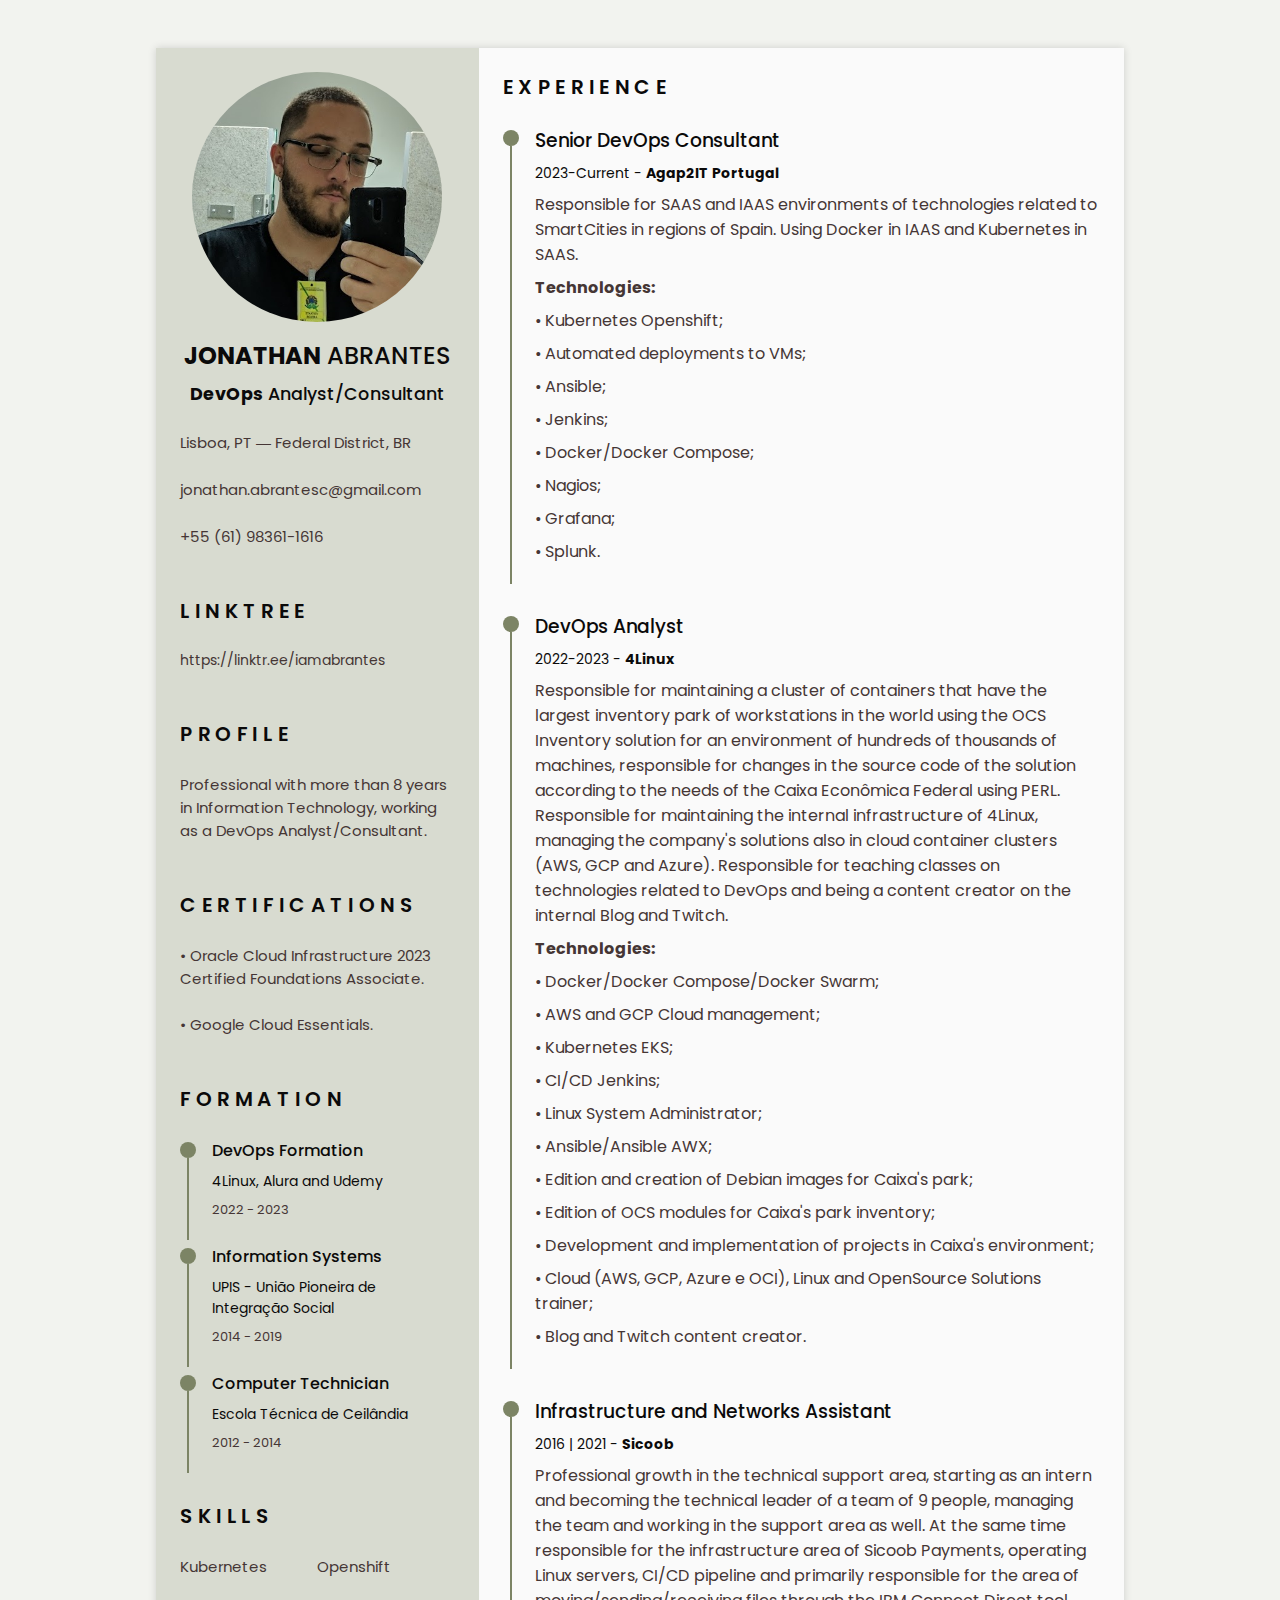
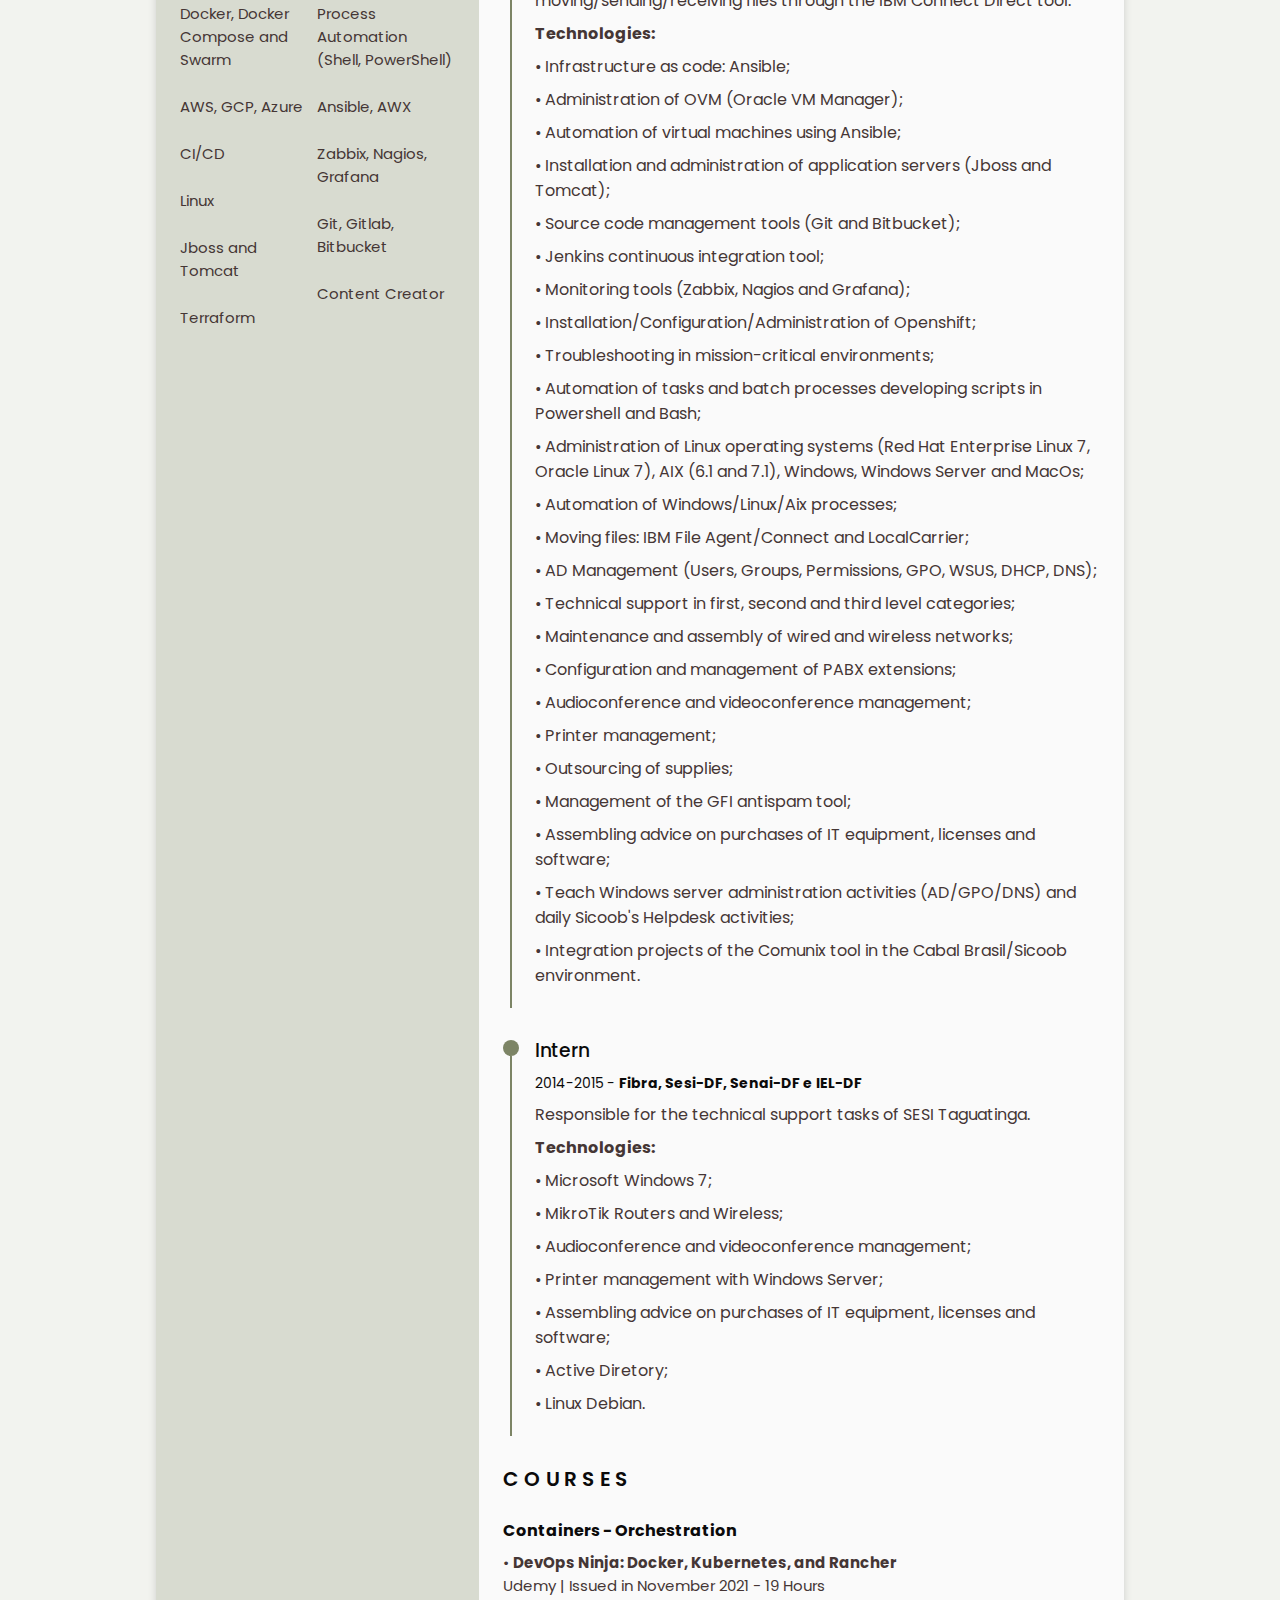
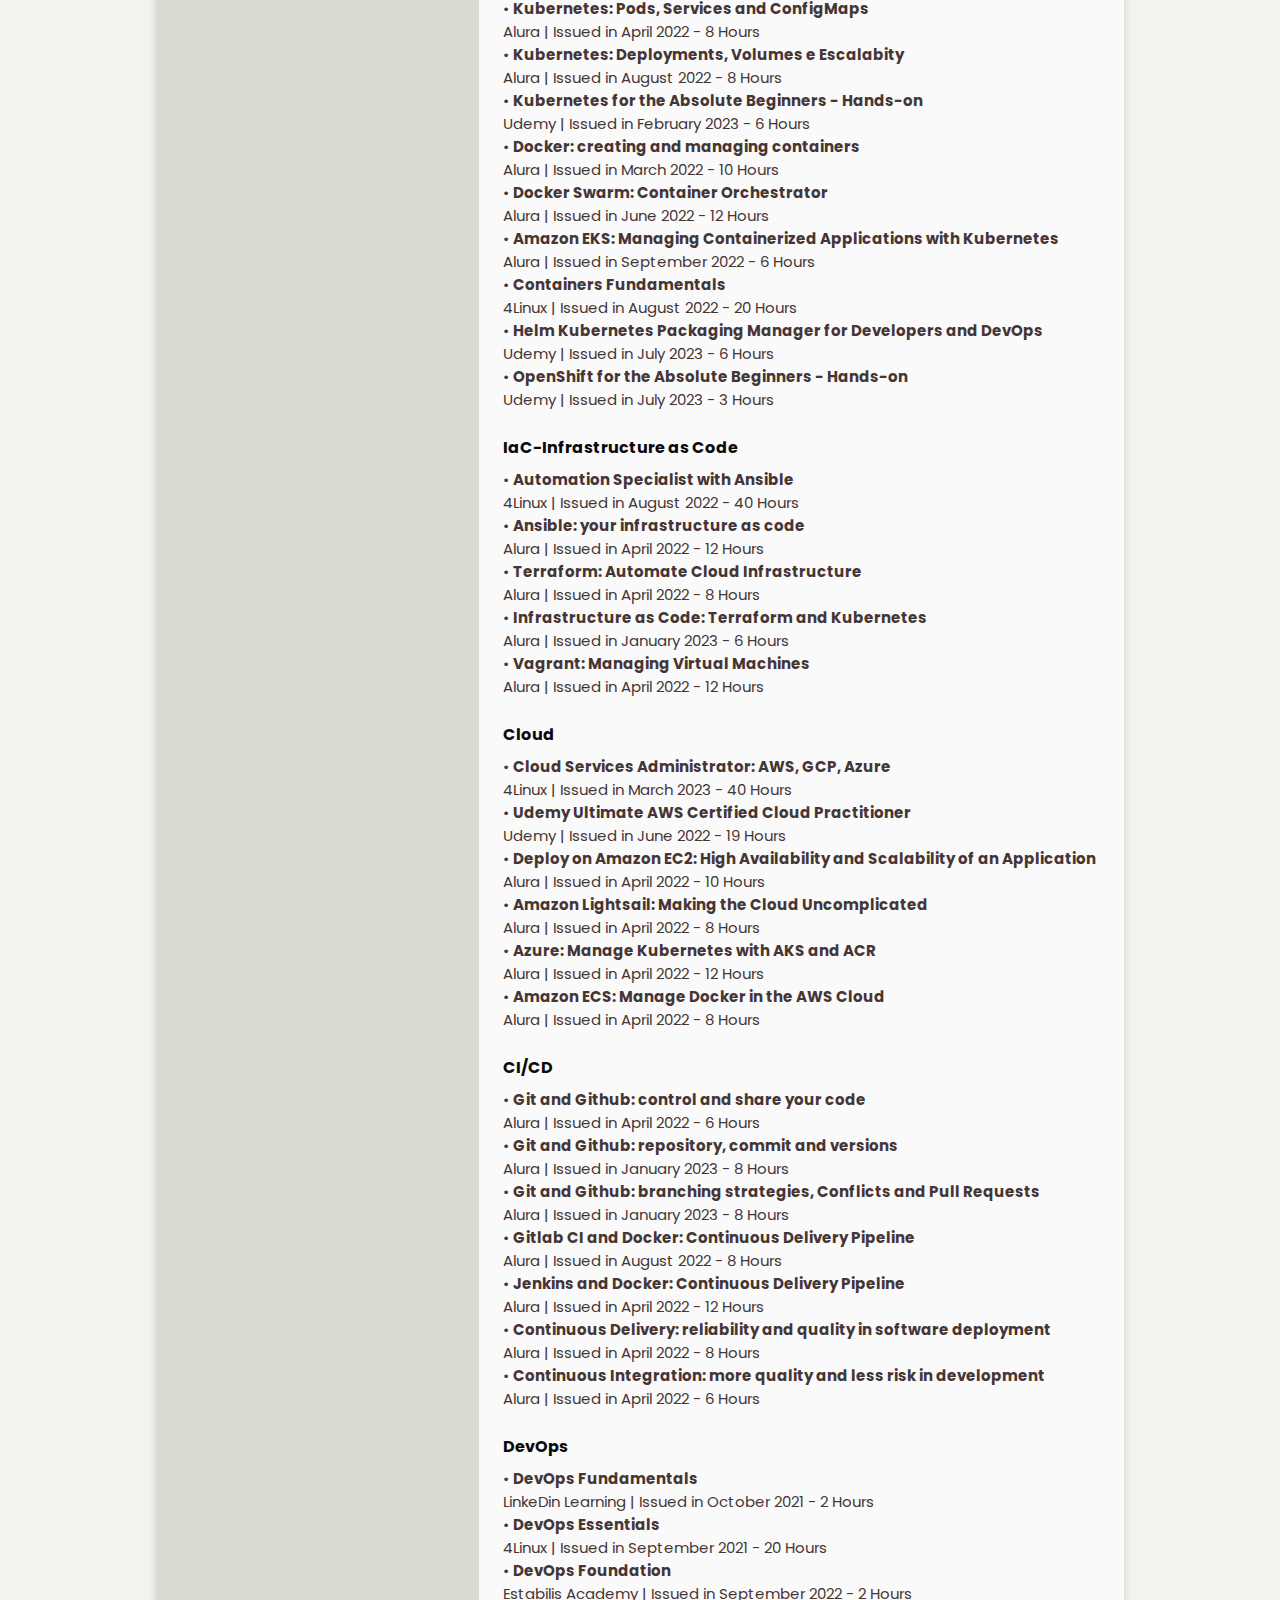
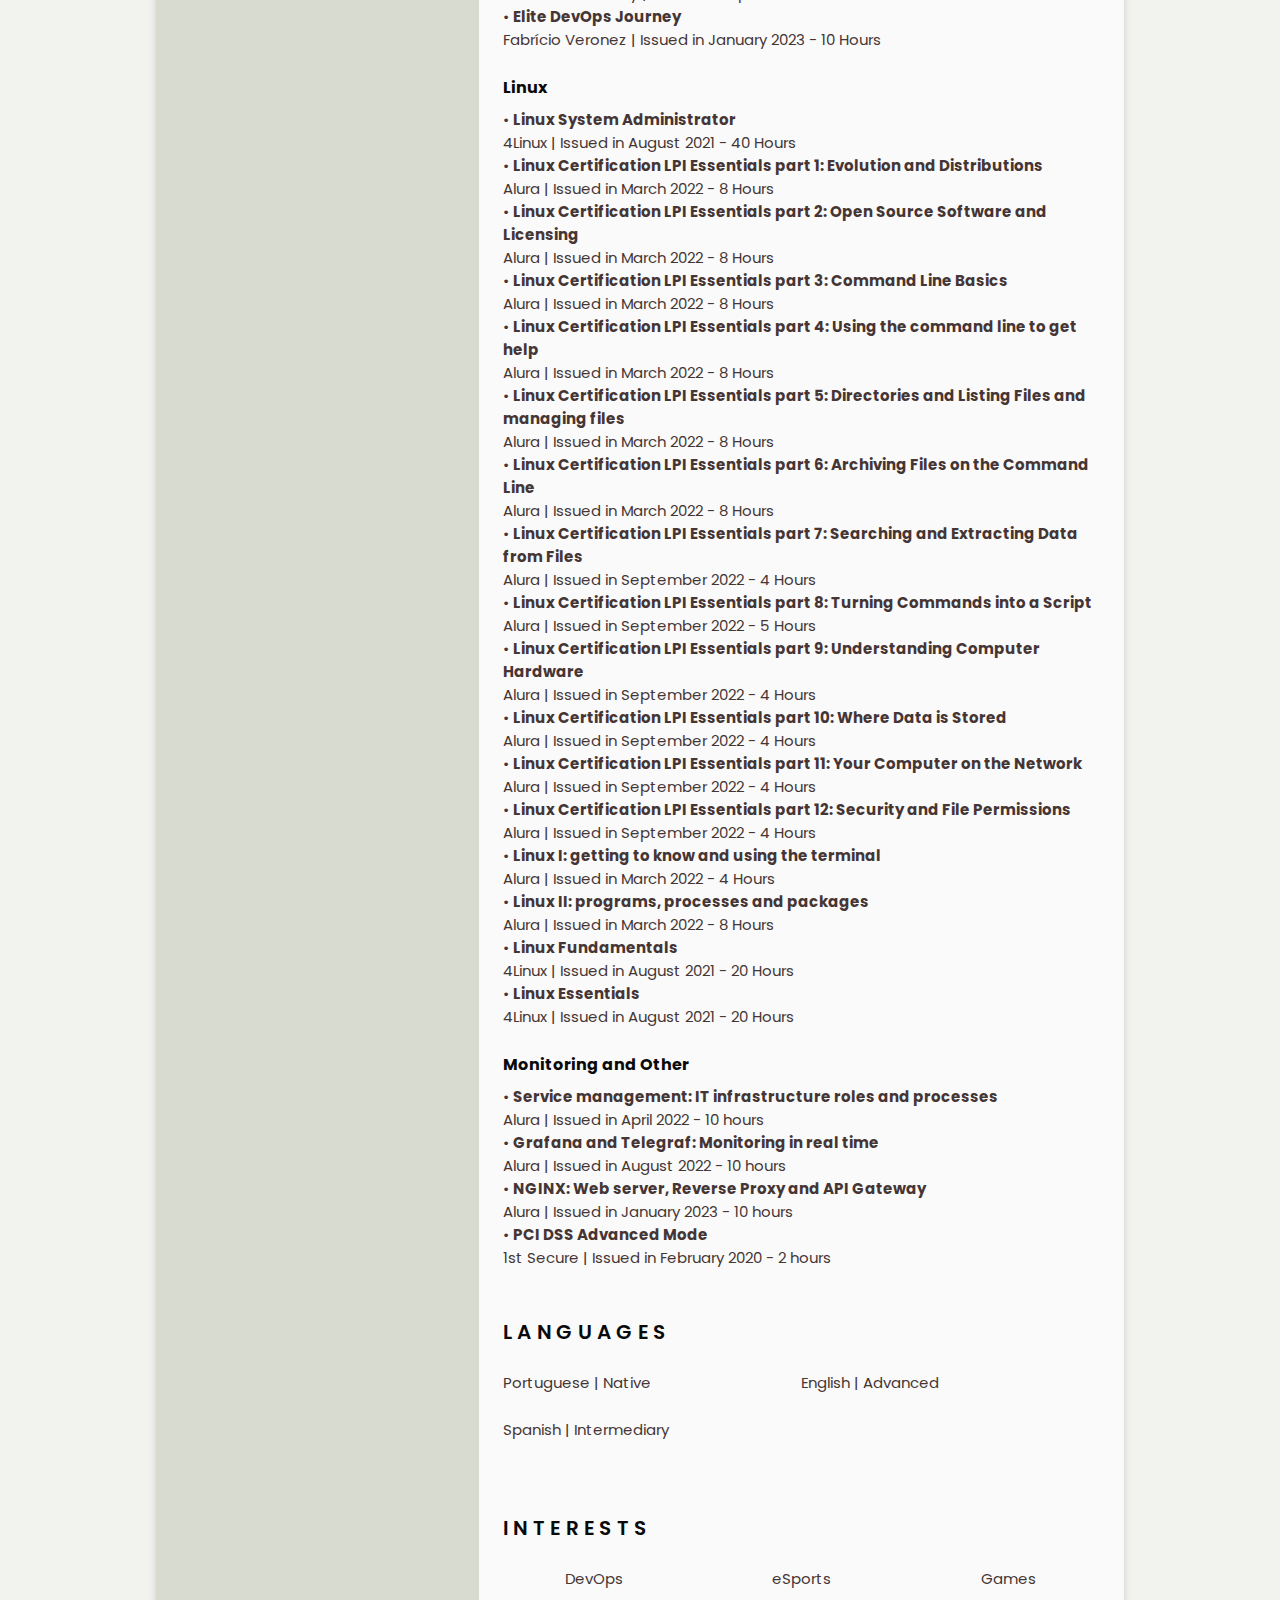
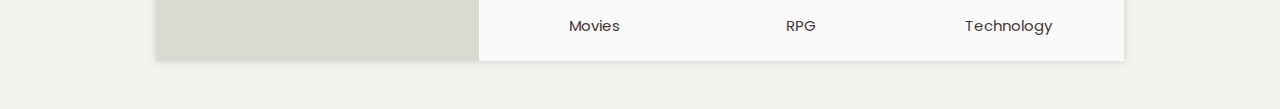
==== index.html @ c159b4d1 "corrigindo posição" ====
<!DOCTYPE html>
<html lang="en"><head>
<meta http-equiv="content-type" content="text/html; charset=UTF-8">
    <meta charset="UTF-8">
    <meta name="viewport" content="width=device-width, initial-scale=1.0">

    <!-- Ícones -->
    <link rel="stylesheet" href="boxicons.css">

    <!-- CSS -->
    <link rel="stylesheet" href="styles.css">

    <title>Jonathan Abrantes</title>
</head>

<body class="">
    <!-- Header -->
    <header class="l-header" id="header">
        <nav class="nav bd-container">
            <a href="#" class="nav__logo">Menu</a>

            <div class="div nav__menu" id="nav-menu">
                <ul class="nav__list">

                    <li class="nav__item">
                        <a href="#home" class="nav__link active-link">
                            <i class="bx bx-home-heart nav__icon"></i>
                            Main
                        </a>
                    </li>

                    <li class="nav__item">
                        <a href="#profile" class="nav__link">
                            <i class="bx bx-user nav__icon"></i>
                            Profile
                        </a>
                    </li>

                    <li class="nav__item">
                        <a href="#education" class="nav__link">
                            <i class="bx bx-book-open nav__icon"></i>
                            Formation
                        </a>
                    </li>

                    <li class="nav__item">
                        <a href="#skills" class="nav__link">
                            <i class="bx bx-receipt nav__icon"></i>
                            Skills
                        </a>
                    </li>

                    <li class="nav__item">
                        <a href="#experience" class="nav__link active-link">
                            <i class="bx bx-briefcase-alt nav__icon"></i>
                            Experience
                        </a>
                    </li>

                    <li class="nav__item">
                        <a href="#certificates" class="nav__link">
                            <i class="bx bx-award nav__icon"></i>
                            Courses
                        </a>
                    </li>

                </ul>
            </div>

            <div class="div nav__toggle" id="nav-toggle">
                <i class="bx bx-grid-alt nav__icon"></i>
            </div>
        </nav>
    </header>

    <main class="l-main bd-container">
        
        <div class="resume" id="area-cv">
            <div class="resume__left">

                <!-- Home -->
                <section class="home" id="home">
                    <div class="home__container section bd-grid">
                        <div class="home__data bd-grid">
                            <img src="jonathan.jpg" alt="Imagem de perfil" class="home__img">

                            <h1 class="home__title">
                                <b>JONATHAN</b> ABRANTES
                                </h1><h3 class="home__profession"><b>DevOps</b> Analyst/Consultant</h3>
                            
                        </div>

                        <div class="home_address bd-grid">
                            <span class="home__information">
                                Lisboa, PT ― Federal District, BR
                            </span>
                            <span class="home__information">
                                jonathan.abrantesc@gmail.com
                            </span>
                            <span class="home__information">
                                +55 (61) 98361-1616
                            </span>
                        </div>
                    </div>

                </section>

                <!-- Social -->
                <section class="social section">
                    <h2 class="section-title">Linktree</h2>

                    <div class="social__container bd-grid">

                        <a href="https://linktr.ee/iamabrantes" target="_blank" class="social__link">
                            https://linktr.ee/iamabrantes
                        </a>

                    </div>
                </section>

                <!-- Perfil -->
                <section class="profile section" id="profile">
                    <h2 class="section-title">Profile</h2>

                    <p class="profile__description">
                        Professional with more than 8 years in Information Technology, working as a DevOps Analyst/Consultant.
                    </p>
                </section>

                <!-- Perfil -->
                <section class="profile section" id="profile">
                    <h2 class="section-title">CERTIFICATIONS</h2>

                    <p class="profile__description">
                        •	Oracle Cloud Infrastructure 2023 Certified Foundations Associate.
                    </p><br>

                    <p class="profile__description">
                        •	Google Cloud Essentials.
                    </p>
                </section>

                <!-- Educação -->
                <section class="education section" id="education">
                    <h2 class="section-title">Formation</h2>

                    <div class="education__container bd-grid">
                        <div class="education__content">
                            <div class="education__time">
                                <span class="education__rounder"></span>
                                <span class="education__line"></span>
                            </div>

                            <div class="education__data bd-grid">
                                <h3 class="education__title">DevOps Formation</h3>
                                <span class="education__studies">4Linux, Alura and Udemy</span>
                                <span class="education__year">2022 - 2023</span>
                            </div>
                        </div>

                        <div class="education__container bd-grid">
                            <div class="education__content">
                                <div class="education__time">
                                    <span class="education__rounder"></span>
                                    <span class="education__line"></span>
                                </div>
    
                                <div class="education__data bd-grid">
                                    <h3 class="education__title">Information Systems</h3>
                                    <span class="education__studies">UPIS - União Pioneira de Integração Social</span>
                                    <span class="education__year">2014 - 2019</span>
                                </div>
                            </div>

                        <div class="education__content">
                            <div class="education__time">
                                <span class="education__rounder"></span>
                                <span class="education__line"></span>
                            </div>

                            <div class="education__data bd-grid">
                                <h3 class="education__title">Computer Technician</h3>
                                <span class="education__studies">Escola Técnica de Ceilândia</span>
                                <span class="education__year">2012 - 2014</span>
                            </div>
                        </div>
                    </div>
                </section>


                <!-- Habilidades -->
                <section class="skills section" id="skills">
                    <h2 class="section-title">Skills</h2>

                    <div class="skills__content bd-grid">
                        <ul class="skills__data">
                            <li class="skills__name">
                                <span class="skills__circle"></span>Kubernetes
                            </li>
                            <li class="skills__name">
                                <span class="skills__circle"></span>Docker, Docker Compose and Swarm
                            </li>
                            <li class="skills__name">
                                <span class="skills__circle"></span>AWS, GCP, Azure
                            </li>
                            <li class="skills__name">
                                <span class="skills__circle"></span>CI/CD
                            </li>
                            <li class="skills__name">
                                <span class="skills__circle"></span>Linux
                            </li>
                            <li class="skills__name">
                                <span class="skills__circle"></span>Jboss and Tomcat
                            </li>
                            <li class="skills__name">
                                <span class="skills__circle"></span>Terraform
                            </li>
                        </ul>

                        <ul class="skills__data">
                            <li class="skills__name">
                                <span class="skills__circle"></span>Openshift
                            </li>
                            <li class="skills__name">
                                <span class="skills__circle"></span>Process Automation (Shell, PowerShell)
                            </li>
                            <li class="skills__name">
                                <span class="skills__circle"></span>Ansible, AWX
                            </li>
                            <li class="skills__name">
                                <span class="skills__circle"></span>Zabbix, Nagios, Grafana
                            </li>
                            <li class="skills__name">
                                <span class="skills__circle"></span>Git, Gitlab, Bitbucket
                            </li>
                            <li class="skills__name">
                                <span class="skills__circle"></span>Content Creator
                            </li>
                        </ul>
                    </div>
                </section></div>
            

            <div class="resume__right">
                <!-- Experiências -->
                <section class="experience section" id="experience">
                    <h2 class="section-title">Experience</h2>    
                        <div class="experience__container bd-grid">
                            <div class="experience__content">
                                    <div class="experience__time">
                                        <span class="experience__rounder"></span>
                                        <span class="experience__line"></span>
                                    </div>
                                    <div class="experience__data bd-grid">
                                        <h3 class="experience__title">Senior DevOps Consultant</h3>
                                        <span class="experience__company">2023-Current - <b>Agap2IT Portugal</b></span>
                                        <p class="experience__description">Responsible for SAAS and IAAS environments of technologies related to SmartCities in regions of Spain. Using Docker in IAAS and Kubernetes in SAAS.</p>
                                        <p class="experience__description"><b>Technologies:</b></p>
                                        <p class="experience__description">•	Kubernetes Openshift;</p>
                                        <p class="experience__description">•	Automated deployments to VMs;</p>
                                        <p class="experience__description">•	Ansible;</p>
                                        <p class="experience__description">•	Jenkins;</p>
                                        <p class="experience__description">•	Docker/Docker Compose;</p>
                                        <p class="experience__description">•	Nagios;</p>
                                        <p class="experience__description">•	Grafana;</p>
                                        <p class="experience__description">•	Splunk.</p>
                                    </div>
                                </div>
                        </div>
                    </section>
                    <section class="experience section" id="experience">
                    <div class="experience__container bd-grid">
                        <div class="experience__content">
                                <div class="experience__time">
                                    <span class="experience__rounder"></span>
                                    <span class="experience__line"></span>
                                </div>
                                <div class="experience__data bd-grid">
                                    <h3 class="experience__title">DevOps Analyst</h3>
                                    <span class="experience__company">2022-2023 - <b>4Linux</b></span>
                                    <p class="experience__description">Responsible for maintaining a cluster of containers that have the largest inventory park of workstations in the world using the OCS Inventory solution for an environment of hundreds of thousands of machines, responsible for changes in the source code of the solution according to the needs of the Caixa Econômica Federal using PERL. Responsible for maintaining the internal infrastructure of 4Linux, managing the company's solutions also in cloud container clusters (AWS, GCP and Azure). Responsible for teaching classes on technologies related to DevOps and being a content creator on the internal Blog and Twitch.</p>
                                    <p class="experience__description"><b>Technologies:</b></p>
                                    <p class="experience__description">•	Docker/Docker Compose/Docker Swarm;</p>
                                    <p class="experience__description">•	AWS and GCP Cloud management;</p>
                                    <p class="experience__description">•	Kubernetes EKS;</p>
                                    <p class="experience__description">•	CI/CD Jenkins;</p>
                                    <p class="experience__description">•	Linux System Administrator;</p>
                                    <p class="experience__description">•	Ansible/Ansible AWX;</p>
                                    <p class="experience__description">•	Edition and creation of Debian images for Caixa's park;</p>
                                    <p class="experience__description">•	Edition of OCS modules for Caixa's park inventory;</p>
                                    <p class="experience__description">•	Development and implementation of projects in Caixa's environment;</p>
                                    <p class="experience__description">•	Cloud (AWS, GCP, Azure e OCI), Linux and OpenSource Solutions trainer;</p>
                                    <p class="experience__description">•	Blog and Twitch content creator.</p>
                                </div>
                            </div>
                    </div>
                </section>
                <section class="experience section" id="experience">
                    <div class="experience__container bd-grid">
                        <div class="experience__content">
                                <div class="experience__time">
                                    <span class="experience__rounder"></span>
                                    <span class="experience__line"></span>
                                </div>
                                <div class="experience__data bd-grid">
                                    <h3 class="experience__title">Infrastructure and Networks Assistant</h3>
                                    <span class="experience__company">2016 | 2021 - <b>Sicoob</b></span>
                                    <p class="experience__description">Professional growth in the technical support area, starting as an intern and becoming the technical leader of a team of 9 people, managing the team and working in the support area as well. At the same time responsible for the infrastructure area of Sicoob Payments, operating Linux servers, CI/CD pipeline and primarily responsible for the area of moving/sending/receiving files through the IBM Connect Direct tool.</p>
                                    <p class="experience__description"><b>Technologies:</b></p>
                                    <p class="experience__description">•	Infrastructure as code: Ansible;</p>
                                    <p class="experience__description">•	Administration of OVM (Oracle VM Manager); 
                                    <p class="experience__description">•    Automation of virtual machines using Ansible;</p>
                                    <p class="experience__description">•	Installation and administration of application servers (Jboss and Tomcat);</p>
                                    <p class="experience__description">•	Source code management tools (Git and Bitbucket);</p>
                                    <p class="experience__description">•	Jenkins continuous integration tool;</p>
                                    <p class="experience__description">•	Monitoring tools (Zabbix, Nagios and Grafana);</p>
                                    <p class="experience__description">•	Installation/Configuration/Administration of Openshift;</p>
                                    <p class="experience__description">•	Troubleshooting in mission-critical environments;</p>
                                    <p class="experience__description">•	Automation of tasks and batch processes developing scripts in Powershell and Bash;</p>
                                    <p class="experience__description">•	Administration of Linux operating systems (Red Hat Enterprise Linux 7, Oracle Linux 7), AIX (6.1 and 7.1), Windows, Windows Server and MacOs;</p>
                                    <p class="experience__description">•	Automation of Windows/Linux/Aix processes;</p>
                                    <p class="experience__description">•	Moving files: IBM File Agent/Connect and LocalCarrier;</p>
                                    <p class="experience__description">•	AD Management (Users, Groups, Permissions, GPO, WSUS, DHCP, DNS);</p>
                                    <p class="experience__description">•	Technical support in first, second and third level categories;</p>
                                    <p class="experience__description">•	Maintenance and assembly of wired and wireless networks;</p>
                                    <p class="experience__description">•	Configuration and management of PABX extensions;</p>
                                    <p class="experience__description">•	Audioconference and videoconference management;</p>
                                    <p class="experience__description">•	Printer management;</p>
                                    <p class="experience__description">•	Outsourcing of supplies;</p>
                                    <p class="experience__description">•	Management of the GFI antispam tool;</p>
                                    <p class="experience__description">•	Assembling advice on purchases of IT equipment, licenses and software;</p>
                                    <p class="experience__description">•	Teach Windows server administration activities (AD/GPO/DNS) and daily Sicoob's Helpdesk activities;</p>
                                    <p class="experience__description">•	Integration projects of the Comunix tool in the Cabal Brasil/Sicoob environment.</p>
                                </div>
                            </div>
                    </div>
                </section>
                <section class="experience section" id="experience">
                <div class="experience__container bd-grid">
                    <div class="experience__content">
                            <div class="experience__time">
                                <span class="experience__rounder"></span>
                                <span class="experience__line"></span>
                            </div>
                            <div class="experience__data bd-grid">
                                <h3 class="experience__title">Intern</h3>
                                <span class="experience__company">2014-2015 - <b>Fibra, Sesi-DF, Senai-DF e IEL-DF</b></span>
                                <p class="experience__description">Responsible for the technical support tasks of SESI Taguatinga.</p>
                                <p class="experience__description"><b>Technologies:</b></p>
                                <p class="experience__description">•	Microsoft Windows 7;</p>
                                <p class="experience__description">•	MikroTik Routers and Wireless;</p>
                                <p class="experience__description">•	Audioconference and videoconference management;</p>
                                <p class="experience__description">•	Printer management with Windows Server;</p>
                                <p class="experience__description">•	Assembling advice on purchases of IT equipment, licenses and software;</p>
                                <p class="experience__description">•	Active Diretory;</p>
                                <p class="experience__description">•	Linux Debian.</p>
                            </div>
                        </div>
                </div>
            </section>
                <!-- Certificados -->
                <section class="certificate section" id="certificates">
                    <h2 class="section-title">Courses</h2>

                    <div class="certificate__container bd-grid">
                        <div class="certificate__content">
                            <h3 class="certificate__title"><b>Containers - Orchestration</b></h3>
                            <p class="certificate__description">• <b>DevOps Ninja: Docker, Kubernetes, and Rancher</b><br>Udemy | Issued in November 2021 - 19 Hours</p>
                            <p class="certificate__description">• <b>Kubernetes: Pods, Services and ConfigMaps</b><br>Alura | Issued in April 2022 - 8 Hours</p>
                            <p class="certificate__description">• <b>Kubernetes: Deployments, Volumes e Escalabity</b><br>Alura | Issued in August 2022 - 8 Hours</p>
                            <p class="certificate__description">• <b>Kubernetes for the Absolute Beginners - Hands-on</b><br>Udemy | Issued in February 2023 - 6 Hours</p>
                            <p class="certificate__description">• <b>Docker: creating and managing containers</b><br>Alura | Issued in March 2022 - 10 Hours</p>
                            <p class="certificate__description">• <b>Docker Swarm: Container Orchestrator</b><br>Alura | Issued in June 2022 - 12 Hours</p>
                            <p class="certificate__description">• <b>Amazon EKS: Managing Containerized Applications with Kubernetes</b><br>Alura | Issued in September 2022 - 6 Hours</p>
                            <p class="certificate__description">• <b>Containers Fundamentals</b><br>4Linux | Issued in August 2022 - 20 Hours</p>
                            <p class="certificate__description">• <b>Helm Kubernetes Packaging Manager for Developers and DevOps</b><br>Udemy | Issued in July 2023 - 6 Hours</p>
                            <p class="certificate__description">• <b>OpenShift for the Absolute Beginners - Hands-on</b><br>Udemy | Issued in July 2023 - 3 Hours</p>
                        </div>
                                               
                        <div class="certificate__content">
                            <h3 class="certificate__title"><b>IaC-Infrastructure as Code</b></h3>
                            <p class="certificate__description">• <b>Automation Specialist with Ansible</b><br>4Linux | Issued in August 2022 - 40 Hours</p>
                            <p class="certificate__description">• <b>Ansible: your infrastructure as code</b><br>Alura | Issued in April 2022 - 12 Hours</p>
                            <p class="certificate__description">• <b>Terraform: Automate Cloud Infrastructure</b><br>Alura | Issued in April 2022 - 8 Hours</p>
                            <p class="certificate__description">• <b>Infrastructure as Code: Terraform and Kubernetes</b><br>Alura | Issued in January 2023 - 6 Hours</p>
                            <p class="certificate__description">• <b>Vagrant: Managing Virtual Machines</b><br>Alura | Issued in April 2022 - 12 Hours</p>
                        </div>

                        <div class="certificate__content">
                           <h3 class="certificate__title"><b>Cloud</b></h3>
                           <p class="certificate__description">• <b>Cloud Services Administrator: AWS, GCP, Azure</b><br>4Linux | Issued in March 2023 - 40 Hours</p>
                           <p class="certificate__description">• <b>Udemy Ultimate AWS Certified Cloud Practitioner</b><br>Udemy | Issued in June 2022 - 19 Hours</p>
                           <p class="certificate__description">• <b>Deploy on Amazon EC2: High Availability and Scalability of an Application</b><br>Alura | Issued in April 2022 - 10 Hours</p>
                           <p class="certificate__description">• <b>Amazon Lightsail: Making the Cloud Uncomplicated</b><br>Alura | Issued in April 2022 - 8 Hours</p>
                           <p class="certificate__description">• <b>Azure: Manage Kubernetes with AKS and ACR</b><br>Alura | Issued in April 2022 - 12 Hours</p>
                           <p class="certificate__description">• <b>Amazon ECS: Manage Docker in the AWS Cloud</b><br>Alura | Issued in April 2022 - 8 Hours</p>
                       </div>

                       <div class="certificate__content">
                           <h3 class="certificate__title"><b>CI/CD</b></h3>
                           <p class="certificate__description">• <b>Git and Github: control and share your code</b><br>Alura | Issued in April 2022 - 6 Hours</p>
                           <p class="certificate__description">• <b>Git and Github: repository, commit and versions</b><br>Alura | Issued in January 2023 - 8 Hours</p>
                           <p class="certificate__description">• <b>Git and Github: branching strategies, Conflicts and Pull Requests</b><br>Alura | Issued in January 2023 - 8 Hours</p>
                           <p class="certificate__description">• <b>Gitlab CI and Docker: Continuous Delivery Pipeline</b><br>Alura | Issued in August 2022 - 8 Hours</p>
                           <p class="certificate__description">• <b>Jenkins and Docker: Continuous Delivery Pipeline</b><br> Alura | Issued in April 2022 - 12 Hours</p>
                           <p class="certificate__description">• <b>Continuous Delivery: reliability and quality in software deployment</b><br>Alura | Issued in April 2022 - 8 Hours</p>
                           <p class="certificate__description">• <b>Continuous Integration: more quality and less risk in development</b><br>Alura | Issued in April 2022 - 6 Hours</p>
                       </div>

                       <div class="certificate__content">
                            <h3 class="certificate__title"><b>DevOps</b></h3>
                            <p class="certificate__description">• <b>DevOps Fundamentals</b><br>LinkeDin Learning | Issued in October 2021 - 2 Hours</p>
                            <p class="certificate__description">• <b>DevOps Essentials</b><br>4Linux | Issued in September 2021 - 20 Hours</p>
                            <p class="certificate__description">• <b>DevOps Foundation</b><br>Estabilis Academy | Issued in September 2022 - 2 Hours</p>
                            <p class="certificate__description">• <b>Elite DevOps Journey</b><br>Fabrício Veronez | Issued in January 2023 - 10 Hours</p>
                        </div>

                        <div class="certificate__content">
                           <h3 class="certificate__title"><b>Linux</b></h3>
                           <p class="certificate__description">• <b>Linux System Administrator</b><br>4Linux | Issued in August 2021 - 40 Hours</p>
                           <p class="certificate__description">• <b>Linux Certification LPI Essentials part 1: Evolution and Distributions</b><br>Alura | Issued in March 2022 - 8 Hours</p>
                           <p class="certificate__description">• <b>Linux Certification LPI Essentials part 2: Open Source Software and Licensing</b><br>Alura | Issued in March 2022 - 8 Hours</p>
                           <p class="certificate__description">• <b>Linux Certification LPI Essentials part 3: Command Line Basics</b><br>Alura | Issued in March 2022 - 8 Hours</p>
                           <p class="certificate__description">• <b>Linux Certification LPI Essentials part 4: Using the command line to get help</b><br>Alura | Issued in March 2022 - 8 Hours</p>
                           <p class="certificate__description">• <b>Linux Certification LPI Essentials part 5: Directories and Listing Files and managing files</b><br>Alura | Issued in March 2022 - 8 Hours</p>
                           <p class="certificate__description">• <b>Linux Certification LPI Essentials part 6: Archiving Files on the Command Line</b><br>Alura | Issued in March 2022 - 8 Hours</p>
                           <p class="certificate__description">• <b>Linux Certification LPI Essentials part 7: Searching and Extracting Data from Files</b><br>Alura | Issued in September 2022 - 4 Hours</p>
                           <p class="certificate__description">• <b>Linux Certification LPI Essentials part 8: Turning Commands into a Script</b><br>Alura | Issued in September 2022 - 5 Hours</p>
                           <p class="certificate__description">• <b>Linux Certification LPI Essentials part 9: Understanding Computer Hardware</b><br>Alura | Issued in September 2022 - 4 Hours</p>
                           <p class="certificate__description">• <b>Linux Certification LPI Essentials part 10: Where Data is Stored</b><br>Alura | Issued in September 2022 - 4 Hours</p>
                           <p class="certificate__description">• <b>Linux Certification LPI Essentials part 11: Your Computer on the Network</b><br>Alura | Issued in September 2022 - 4 Hours</p>
                           <p class="certificate__description">• <b>Linux Certification LPI Essentials part 12: Security and File Permissions</b><br>Alura | Issued in September 2022 - 4 Hours</p>
                           <p class="certificate__description">• <b>Linux I: getting to know and using the terminal</b><br>Alura | Issued in March 2022 - 4 Hours</p>
                           <p class="certificate__description">• <b>Linux II: programs, processes and packages</b><br>Alura | Issued in March 2022 - 8 Hours</p>
                           <p class="certificate__description">• <b>Linux Fundamentals</b><br>4Linux | Issued in August 2021 - 20 Hours</p>
                           <p class="certificate__description">• <b>Linux Essentials</b><br>4Linux | Issued in August 2021 - 20 Hours</p>
                       </div>

                       <div class="certificate__content">
                            <h3 class="certificate__title"><b>Monitoring and Other</b></h3>
                            <p class="certificate__description">• <b>Service management: IT infrastructure roles and processes</b><br>Alura | Issued in April 2022 - 10 hours</p>
                            <p class="certificate__description">• <b>Grafana and Telegraf: Monitoring in real time</b><br>Alura | Issued in August 2022 - 10 hours</p>
                            <p class="certificate__description">• <b>NGINX: Web server, Reverse Proxy and API Gateway</b><br>Alura | Issued in January 2023 - 10 hours</p>
                            <p class="certificate__description">• <b>PCI DSS Advanced Mode</b><br>1st Secure | Issued in February 2020 - 2 hours</p>
                        </div> 
                   </div>
               </section>

                <!-- Linguagens -->
                <section class="languages section">
                    <h2 class="section-title">Languages</h2>

                    <div class="languages__container">
                        <ul class="languages__content bd-grid">
                            <li class="languages__name">
                                <span class="languages__circle"></span>Portuguese | Native
                            </li>
                            <li class="languages__name">
                                <span class="languages__circle"></span>English | Advanced
                            </li>
			    <li class="languages__name">
                                <span class="languages__circle"></span>Spanish | Intermediary
                            </li>
                        </ul>
                    </div>
                </section>

                <!-- Interesses -->
                <section class="interests section">
                    <h2 class="section-title">Interests</h2>

                    <div class="interests__container bd-grid">
                        <div class="interests__content">
                            <span class="interests__name">DevOps</span>
                        </div>

                        <div class="interests__content">
                            <span class="interests__name">eSports</span>
                        </div>

                        <div class="interests__content">
                            <span class="interests__name">Games</span>
                        </div>

                        <div class="interests__content">
                            <span class="interests__name">Movies</span>
                        </div>

                        <div class="interests__content">
                            <span class="interests__name">RPG</span>
                        </div>

                        <div class="interests__content">
                            <span class="interests__name">Technology</span>
                        </div>
                    </div>
                </section>
            </div>
        </div>
    
    </main>

    <!-- Rolar a tela pra cima -->
    <a href="#" class="scrolltop" id="scroll-top">
        <i class="bx bx-chevron-up-circle scrolltop__icon"></i>
    </a>

    <!-- HTML/PDF -->
    <script src="html2pdf.bundle.min.js"></script>

    <!-- Main JS -->
    <script src="main.js"></script>


</body></html>
---- styles.css ----
/* Fonte */
@import url('https://fonts.googleapis.com/css2?family=Poppins:wght@400;500;600&display=swap');

/* Variações CSS */
:root{
  --header-height: 3rem;
  
  /* Cores */
  --title-color: #0B0A0A;
  --text-color: #453635;
  --text-color-light: #7C8465;
  --container-color: #FAFAFA;
  --container-color-alt: #D8DBD0;
  --body-color: #F2F3EF;

  /* Tamanho e Tipografia */
  --body-font: 'Poppins', sans-serif;
  --h1-font-size: 1.5rem;
  --h2-font-size: 1.25rem;
  --h3-font-size: 1rem;
  --normal-font-size: .938rem;
  --small-font-size: .875rem;
  --smaller-font-size: .813rem;

  /* Peso da Fonte */
  --font-medium: 500;
  --font-semi-bold: 600;

  /* Margens */
  --mb-1: .5rem;
  --mb-2: 1rem;
  --mb-3: 1.5rem;

  /* Z Index */
  --z-tooltip: 10;
  --z-fixed: 100;
}

/* Base */
*,::before,::after{
  box-sizing: border-box;
}

html{
  scroll-behavior: smooth;
}

/* Variações tema dark */
body.dark-theme{
  --title-color: #D8DBD0;
  --text-color: #F2F3EF;
  --container-color: #212121;
  --container-color-alt: #181616;
  --body-color: #2B2B2B;
}

/* Botão light/dark */
.change-theme{
  position: absolute;
  right: 0;
  top: 2.2rem;
  display: flex;
  color: var(--text-color);
  font-size: 1.2rem;
  cursor: pointer;
}

.change-theme:hover{
  color: var(--title-color);
}

/* Variações de escala da fonte */
body.scale-cv{
  --h1-font-size: .938rem;
  --h2-font-size: .938rem;
  --h3-font-size: .875rem;
  --normal-font-size: .813rem;
  --small-font-size: .75rem;
  --smaller-font-size: .688rem;
}

/* Botão pdf download */
.generate-pdf{
  display: inline-block;
  position: absolute;
  top: 2.2rem;
  left: 0;
  font-size: 1.2rem;
  color: var(--text-color);
  cursor: pointer;
}

.generate-pdf:hover{
  color: var(--title-color);
}

/* Tamanho e download/impressão do CV */
.scale-cv .change-theme,
.scale-cv .generate-pdf{
  display: none;
}

.scale-cv .bd-container{
  max-width: 595px;
}

.scale-cv .section{
  padding: .50rem 0 .80rem;
}

.scale-cv .section-title{
  margin-bottom: .75rem;
}

.scale-cv .resume__left,
.scale-cv .resume__right{
  padding: 0 1rem;
}

.scale-cv .home__img{
  width: 90px;
  height: 90px;
}

.scale-cv .home__container{
  gap: 1.5rem;
}

.scale-cv .home__data{
  gap: .25rem;
}

.scale-cv .home__address,
.scale-cv .social__container{
  gap: .75rem;
}

.scale-cv .home__icon,
.scale-cv .social__icon,
.scale-cv .interests__icon{
  font-size: 1rem;
}

.scale-cv .education__container,
.scale-cv .experience__container,
.scale-cv .certificate__container{
  gap: 1rem;
}

.scale-cv .education__time,
.scale-cv .experience__time{
  padding-right: .5rem;
}

.scale-cv .education__rounder,
.scale-cv .experience__rounder{
  width: 11px;
  height: 11px;
  margin-top: .22rem;
}

.scale-cv .education__line,
.scale-cv .experience__line{
  width: 1px;
  height: 110%;
  transform: translate(5px, 0);
}

.scale-cv .education__data,
.scale-cv .experience__data{
  gap: .25rem;
}

.scale-cv .skills__name{
  margin-bottom: var(--mb-1);
}

.scale-cv .interests__container{
  column-gap: 2.5rem;
}

body{
  margin: 0 0 var(--header-height) 0;
  padding: 0;
  font-family: var(--body-font);
  font-size: var(--normal-font-size);
  background-color: var(--body-color);
  color: var(--text-color);
}

h1, h2, h3, ul, p{
  margin: 0;
}

h1, h2, h3{
  color: var(--title-color);
  font-weight: var(--font-medium);
}

ul{
  padding: 0;
  list-style: none;
}

a{
  text-decoration: none;
}

img{
  max-width: 100%;
  height: auto;
}

/* CSS */
.section{
  padding: 1.5rem 0;
}

.section-title{
  font-size: var(--h2-font-size);
  color: var(--title-color);
  font-weight: var(--font-semi-bold);
  text-transform: uppercase;
  letter-spacing: .35rem;
  text-align: center;
  margin-bottom: var(--mb-3);
}

/* Layout */
.bd-container{
  max-width: 968px;
  width: calc(100% - 3rem);
  margin-left: var(--mb-3);
  margin-right: var(--mb-3);
}

.bd-grid{
  display: grid;
  gap: 1.5rem;
}

.l-header{
width: 100%;
position: fixed;
bottom: 0;
left: 0;
z-index: var(--z-fixed);
background-color: var(--body-color);
box-shadow: 0 -1px 4px rgba(0, 0, 0, .1);
transition: .3s;
}

/* Nav */
.nav{
  height: var(--header-height);
  display: flex;
  justify-content: space-between;
  align-items: center;
}

@media screen and (max-width: 968px){
  .nav__menu{
    position: fixed;
    bottom: -100%;
    left: 0;
    width: 100%;
    padding: 2rem 1.5rem;
    background-color: var(--body-color);
    box-shadow: 0 1px 4px rgba(0, 0, 0, .1);
    border-radius: 1rem 1rem 0 0;
    z-index: var(--z-fixed);
    transition: .3s;
  }
}

.nav__logo{
  color: var(--title-color);
  font-weight: var(--font-medium);
}

.nav_logo, .nav__toggle{
  color: var(--title-color);
  font-weight: var(--font-medium);
}

.nav__toggle{
  font-size: 1.2rem;
  cursor: pointer;
}

.nav__item{
  text-transform: none;
  text-align: center;
}

.nav__list{
  display: grid;
  grid-template-columns: repeat(3,1fr);
  gap: 2rem;
}

.nav__link{
  display: flex;
  flex-direction: column;
  font-size: var(--smaller-font-size);
  color: var(--text-color-light);
  font-weight: var(--font-medium);
}

.nav__link:hover{
  color: var(--title-color);
}

.nav__icon{
  font-size: 1.2rem;
  margin-bottom: var(--mb-1);
}

/* Exibição do menu */
.show-menu{
  bottom: var(--header-height);
}

/* Menu link */
.active-link{
  color: var(--title-color);
  }

/* Home */
.home{
  position: relative;
}

.home__container{
  gap: 3rem;
}

.home__data{
  gap: .5rem;
  text-align: center;
}

.home__img{
  width: 250px;
  height: 250px;
  border-radius: 50%;
  justify-self: center;
  margin-bottom: var(--mb-1);
}

.home__title{
  font-size: var(--h1-font-size);
}

.home_profession{
  font-size: var(--normal-font-size);
  margin-bottom: var(--mb-1);
}

.home__address{
  gap: 1rem;
}

.home_information{
  display: flex;
  align-items: center;
  font-size: var(--small-font-size);
}

.home__icon{
  font-size: 1.2rem;
  margin-right: .25rem;
}

/* Social */
.social__container{
  grid-template-columns: max-content;
  gap: 1rem;
}

.social__link{
  display: inline-flex;
  align-items: center;
  font-size: var(--small-font-size);
  color: var(--text-color);
}

.social__link:hover{
  color: var(--title-color);
}

.social__icon{
  font-size: 1.2rem;
  margin-right: .25rem;
}

/* Perfil */
.profile__description{
  text-align: center;
}

/* Educação e experiência */
.education__content,
.experience__content{
  display: flex;
}

.education__time,
.experience__time{
  padding-right: 1rem;
}

.education__rounder,
.experience__rounder{
  position: relative;
  display: block;
  width: 16px;
  height: 16px;
  background-color: var(--text-color-light);
  border-radius: 50%;
  margin-top: .25rem;
}

.education__line,
.experience__line{
  display: block;
  width: 2px;
  height: 100%;
  background-color: var(--text-color-light);
  transform: translate(7px, 0);
}

.education__data,
.experience__data{
  gap: .5rem;
}

.education__title,
.experience__data{
  font-size: var(--h3-font-size);
}

.education__studies,
.experience__company{
  font-size: var(--small-font-size);
  color: var(--title-color);
}

.education__year{
  font-size: var(--smaller-font-size);
}

/* Hab e linguagens */
.skills__content,
.languages__content{
  grid-template-columns: repeat(2, 1fr);
}

.skills__content,
.languages__content{
  gap: 0;
}

.skills__name,
.languages__name{
  display: flex;
  align-items: center;
  margin-bottom: var(--mb-3);
}

/* Certificados */
.certificate__title{
  font-size: var(--h3-font-size);
  margin-bottom: var(--mb-1);
}

/* Interesses */
.interests__container{
  grid-template-columns: repeat(3, 1fr);
  margin-top: var(--mb-2);
}

.interests__content{
  display: flex;
  flex-direction: column;
  align-items: center;
}

.interests__icon{
  font-size: 1.5rem;
  color: var(--text-color-light);
  margin-bottom: .25rem;
}
/* Rolar a tela pra cima */
.scrolltop{
  position: fixed;
  right: 1rem;
  bottom: -20%;
  display: flex;
  justify-content: center;
  align-items: center;
  padding: .3rem;
  background-color: var(--container-color-alt);
  border-radius: .4rem;
  z-index: var(--z-tooltip);
  transition: .4s;
  visibility: hidden;
}

.scrolltop__icon{
  font-size: 1.2rem;
  color: var(--text-color);
}

.show-scroll{
  visibility: visible;
  bottom: 5rem;
}

/* Media Queries */
/* Dispositivos pequenos - menu de duas colunas */
@media screen and (max-width: 320px){
  .nav__list{
    grid-template-columns: repeat(2, 1fr);
    gap: 1rem .5rem;
  }
}

/* Modificações para tamanhos largos */
@media screen and (min-width: 968px){
  body{
    margin: 3rem 0;
  }

  .bd-container{
    margin-left: auto;
    margin-right: auto;
  }

  .l-header,
    .scrolltop{
      display: none;
  }

  .resume{
    display: grid;
    grid-template-columns: .5fr 1fr;
    background-color: var(--container-color);
    box-shadow: 0 0 8px rgba(13, 12, 12, .15);
  }

  .resume__left{
    background-color: var(--container-color-alt);
  }

  .resume__left,
  .resume__right{
    padding: 0 1.5rem;
  }

  .generate-pdf{
    display: inline-block;
  }

  .section-title,
  .profile__description{
    text-align: initial;
  }

  .home__container{
    gap: 1.5rem;
  }
}
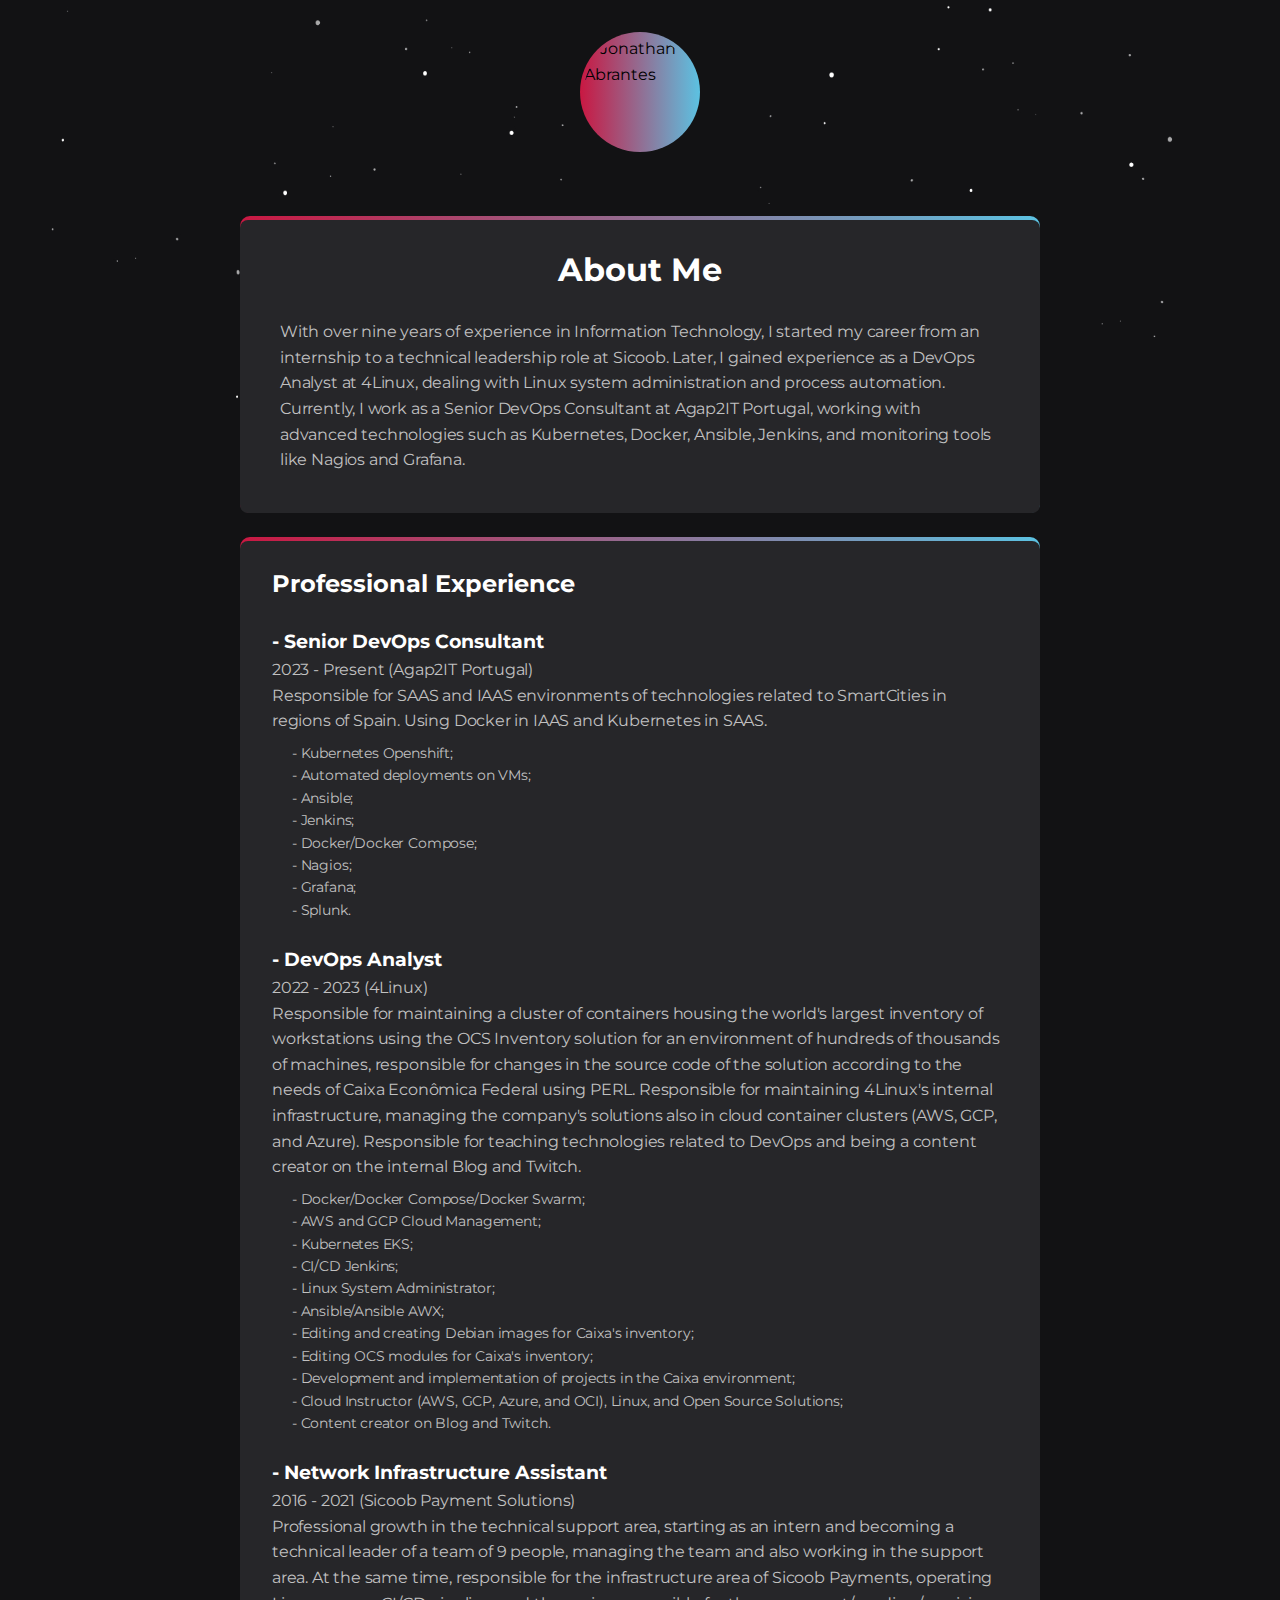
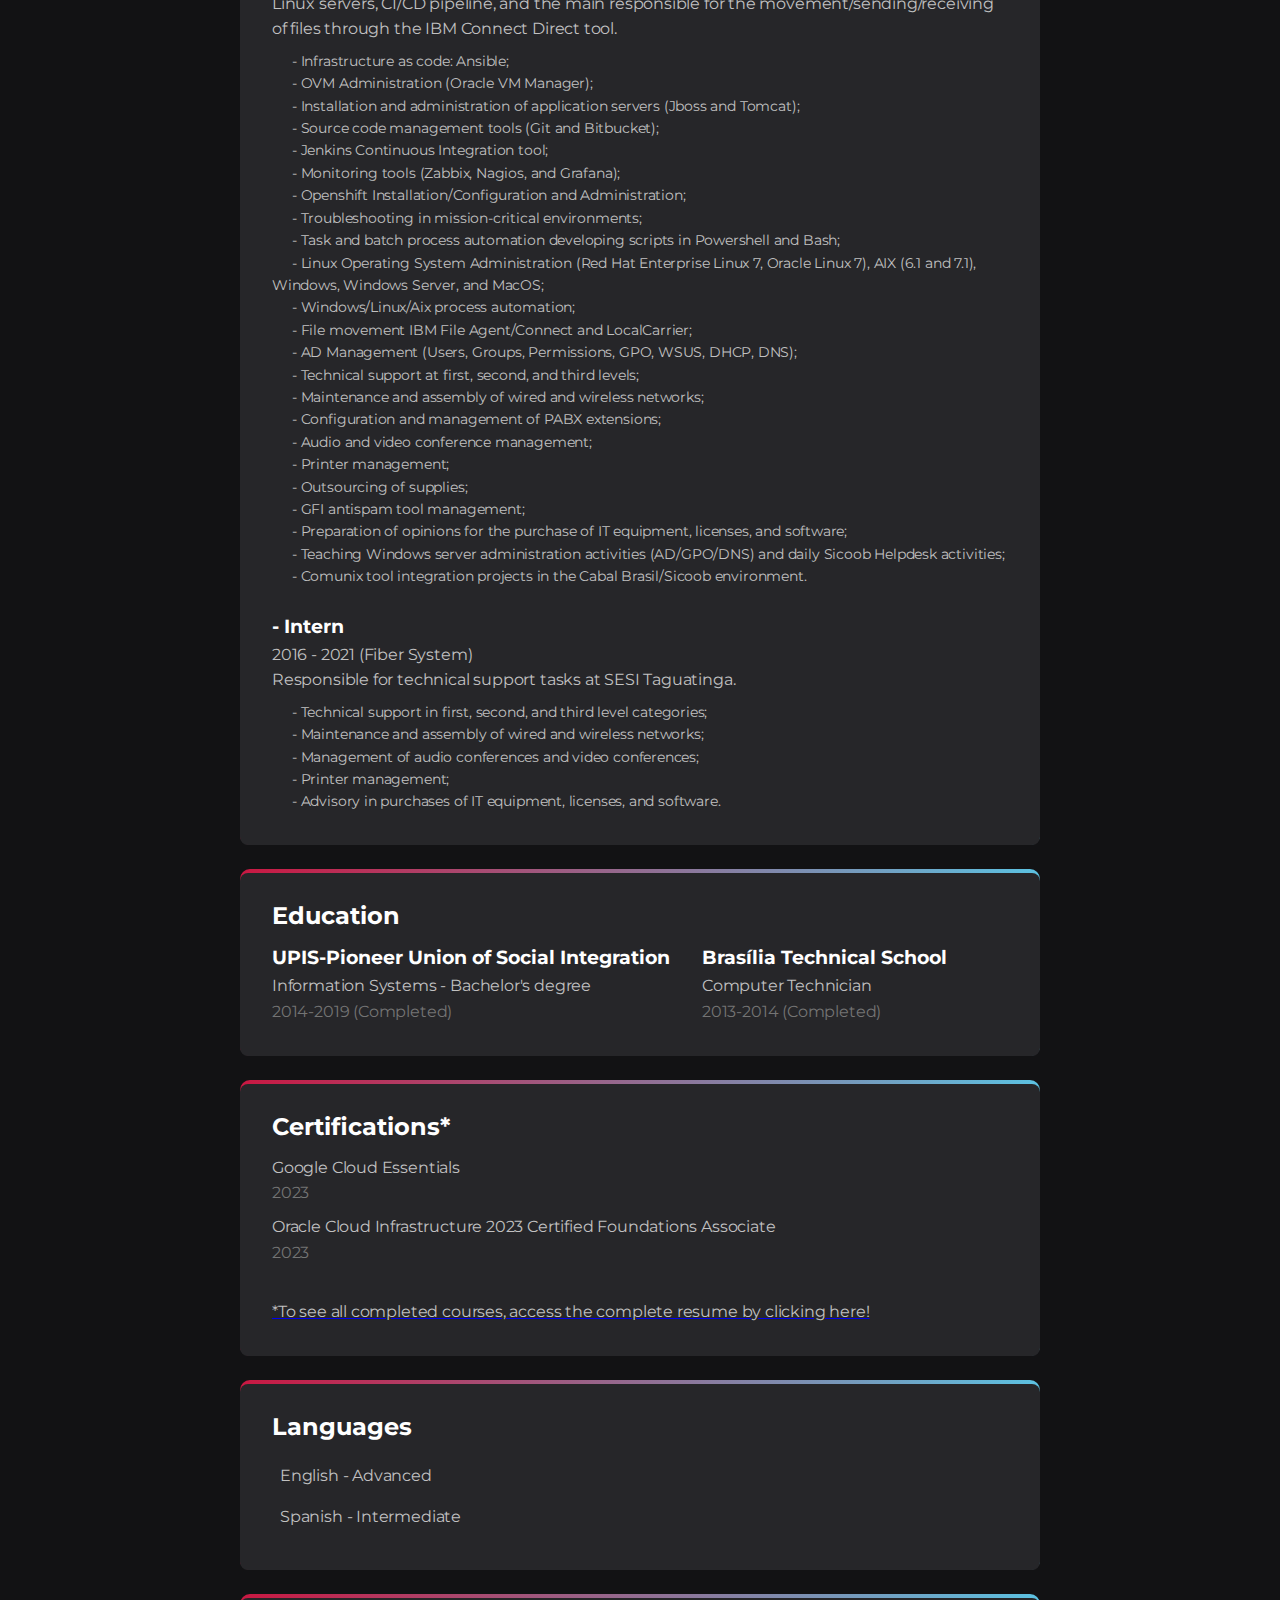
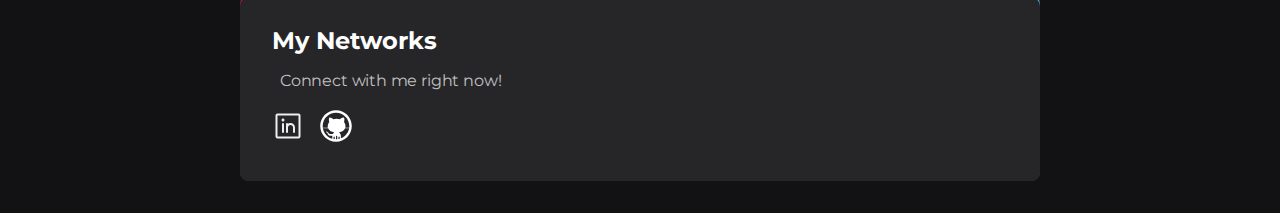
==== commit c3c014b5: "alterando toda estrutura" ====
--- a/index.html
+++ b/index.html
@@ -1,515 +1,201 @@
 <!DOCTYPE html>
-<html lang="en"><head>
-<meta http-equiv="content-type" content="text/html; charset=UTF-8">
-    <meta charset="UTF-8">
-    <meta name="viewport" content="width=device-width, initial-scale=1.0">
+<html lang="en">
+  <head>
+    <meta charset="UTF-8" />
+    <meta name="viewport" content="width=device-width, initial-scale=1.0" />
+    <link rel="stylesheet" href="./styles.css" />
+    <link rel="preconnect" href="https://fonts.googleapis.com" />
+    <link rel="preconnect" href="https://fonts.gstatic.com" crossorigin />
+    <link
+      href="https://fonts.googleapis.com/css2?family=Montserrat:wght@400;900&display=swap"
+      rel="stylesheet"
+    />
+    <title>Resume</title>
+  </head>
+  <body>
+    <header>
+      <div>
+        <img
+          src="https://avatars.githubusercontent.com/u/54941941?s=400&u=dd1d90e84014ad517f65b9f71a743e9cb85dd575&v=4"
+          alt="Jonathan Abrantes"
+        />
+      </div>
+    </header>
+    <main>
+      <section class="about">
+        <div>
+          <h1>About Me</h1>
+          <p>With over nine years of experience in Information Technology, I started my career from an internship to a technical leadership role at Sicoob. Later, I gained experience as a DevOps Analyst at 4Linux, dealing with Linux system administration and process automation. Currently, I work as a Senior DevOps Consultant at Agap2IT Portugal, working with advanced technologies such as Kubernetes, Docker, Ansible, Jenkins, and monitoring tools like Nagios and Grafana.</p>
+        </div>
+      </section>
+      <section class="formations">
+        <div class="experiences">
+          <h2>Professional Experience</h2>
+          <h3> - Senior DevOps Consultant</h3>
+          <p>2023 - Present (Agap2IT Portugal)</p>
+          <p>Responsible for SAAS and IAAS environments of technologies related to SmartCities in regions of Spain. Using Docker in IAAS and Kubernetes in SAAS.</p>
+          <ul>
+            <li><p>- Kubernetes Openshift;</p></li>
+            <li><p>- Automated deployments on VMs;</p></li>
+            <li><p>- Ansible;</p></li>
+            <li><p>- Jenkins;</p></li>
+            <li><p>- Docker/Docker Compose;</p></li>
+            <li><p>- Nagios;</p></li>
+            <li><p>- Grafana;</p></li>
+            <li><p>- Splunk.</p></li>
+          </ul>
+          <h3> - DevOps Analyst</h3>
+          <p>2022 - 2023 (4Linux)</p>
+          <p>Responsible for maintaining a cluster of containers housing the world's largest inventory of workstations using the OCS Inventory solution for an environment of hundreds of thousands of machines, responsible for changes in the source code of the solution according to the needs of Caixa Econômica Federal using PERL. Responsible for maintaining 4Linux's internal infrastructure, managing the company's solutions also in cloud container clusters (AWS, GCP, and Azure). Responsible for teaching technologies related to DevOps and being a content creator on the internal Blog and Twitch.</p>
+          <ul>
+            <li><p>- Docker/Docker Compose/Docker Swarm;</p></li>
+            <li><p>- AWS and GCP Cloud Management;</p></li>
+            <li><p>- Kubernetes EKS;</p></li>
+            <li><p>- CI/CD Jenkins;</p></li>
+            <li><p>- Linux System Administrator;</p></li>
+            <li><p>- Ansible/Ansible AWX;</p></li>
+            <li><p>- Editing and creating Debian images for Caixa's inventory;</p></li>
+            <li><p>- Editing OCS modules for Caixa's inventory;</p></li>
+            <li><p>- Development and implementation of projects in the Caixa environment;</p></li>
+            <li><p>- Cloud Instructor (AWS, GCP, Azure, and OCI), Linux, and Open Source Solutions;</p></li>
+            <li><p>- Content creator on Blog and Twitch.</p></li>
+          </ul>
+          <h3> - Network Infrastructure Assistant</h3>
+          <p>2016 - 2021 (Sicoob Payment Solutions)</p>
+          <p>Professional growth in the technical support area, starting as an intern and becoming a technical leader of a team of 9 people, managing the team and also working in the support area. At the same time, responsible for the infrastructure area of Sicoob Payments, operating Linux servers, CI/CD pipeline, and the main responsible for the movement/sending/receiving of files through the IBM Connect Direct tool.</p>
+          <ul>
+            <li><p>- Infrastructure as code: Ansible;</p></li>
+            <li><p>- OVM Administration (Oracle VM Manager);</p></li>
+            <li><p>- Installation and administration of application servers (Jboss and Tomcat);</p></li>
+            <li><p>- Source code management tools (Git and Bitbucket);</p></li>
+            <li><p>- Jenkins Continuous Integration tool;</p></li>
+            <li><p>- Monitoring tools (Zabbix, Nagios, and Grafana);</p></li>
+            <li><p>- Openshift Installation/Configuration and Administration;</p></li>
+            <li><p>- Troubleshooting in mission-critical environments;</p></li>
+            <li><p>- Task and batch process automation developing scripts in Powershell and Bash;</p></li>
+            <li><p>- Linux Operating System Administration (Red Hat Enterprise Linux 7, Oracle Linux 7), AIX (6.1 and 7.1), Windows, Windows Server, and MacOS;</p></li>
+            <li><p>- Windows/Linux/Aix process automation;</p></li>
+            <li><p>- File movement IBM File Agent/Connect and LocalCarrier;</p></li>
+            <li><p>- AD Management (Users, Groups, Permissions, GPO, WSUS, DHCP, DNS);</p></li>
+            <li><p>- Technical support at first, second, and third levels;</p></li>
+            <li><p>- Maintenance and assembly of wired and wireless networks;</p></li>
+            <li><p>- Configuration and management of PABX extensions;</p></li>
+            <li><p>- Audio and video conference management;</p></li>
+            <li><p>- Printer management;</p></li>
+            <li><p>- Outsourcing of supplies;</p></li>
+            <li><p>- GFI antispam tool management;</p></li>
+            <li><p>- Preparation of opinions for the purchase of IT equipment, licenses, and software;</p></li>
+            <li><p>- Teaching Windows server administration activities (AD/GPO/DNS) and daily Sicoob Helpdesk activities;</p></li>
+            <li><p>- Comunix tool integration projects in the Cabal Brasil/Sicoob environment.</p></li>
+          </ul>
+          <h3> - Intern</h3>
+          <p>2016 - 2021 (Fiber System)</p>
+          <p>Responsible for technical support tasks at SESI Taguatinga.</p>
+          <ul>
+            <li><p>- Technical support in first, second, and third level categories;</p></li>
+            <li><p>- Maintenance and assembly of wired and wireless networks;</p></li>
+            <li><p>- Management of audio conferences and video conferences;</p></li>
+            <li><p>- Printer management;</p></li>
+            <li><p>- Advisory in purchases of IT equipment, licenses, and software.</p></li>
+          </ul>
+        </div>
+      </section>
+      <section class="formations">
+        <div>
+          <h2>Education</h2>
+          <ul>
+            <li>
+              <h3>UPIS-Pioneer Union of Social Integration</h3>
+              <p>Information Systems - Bachelor's degree</p>
+              <p class="lightier">2014-2019 (Completed)</p>
+            </li><br>
+            <li>
+              <h3>Brasília Technical School</h3>
+              <p>Computer Technician</p>
+              <p class="lightier">2013-2014 (Completed)</p>
+            </li>
+          </ul>
+        </div>
+      </section>
+      <section class="formations">
+        <div>
+          <h2>Certifications*</h2>
+          <ul>
+            <li>
+              <p>Google Cloud Essentials</p>
+              <p class="lightier">2023</p>
+            </li>
+          </ul>
+          <ul>
+            <li>
+              <p>Oracle Cloud Infrastructure 2023 Certified Foundations Associate</p>
+              <p class="lightier">2023</p>
+            </li>
+          </ul>
+          <ul>
+            <li>
+              <a href="https://github.com/iamabrantes"><p><br>*To see all completed courses, access the complete resume by clicking here!</p></a>
+            </li>
+          </ul>
+        </div>
+      </section>
+      <section class="languages">
+        <div>
+          <h2>Languages</h2>
+          <ul>
+            <li>
+              <p>
+                English - Advanced
+              </p>
+            </li>
+            <li>
+              <p>
+                Spanish - Intermediate
+              </p>
+            </li>
+          </ul>
+        </div>
+      </section>
 
-    <!-- Ícones -->
-    <link rel="stylesheet" href="boxicons.css">
+      <!-- <section>
+        <div>
+          <h2>Projetos</h2>
+          <p>Tendo em vista que muitos dos projetos são projetos pessoais e para aplicar o que absorvo em meus estudos, aqui estão alguns no github.</p>
 
-    <!-- CSS -->
-    <link rel="stylesheet" href="styles.css">
+        </div>
+      </section> -->
 
-    <title>Jonathan Abrantes</title>
-</head>
-
-<body class="">
-    <!-- Header -->
-    <header class="l-header" id="header">
-        <nav class="nav bd-container">
-            <a href="#" class="nav__logo">Menu</a>
-
-            <div class="div nav__menu" id="nav-menu">
-                <ul class="nav__list">
-
-                    <li class="nav__item">
-                        <a href="#home" class="nav__link active-link">
-                            <i class="bx bx-home-heart nav__icon"></i>
-                            Main
-                        </a>
-                    </li>
-
-                    <li class="nav__item">
-                        <a href="#profile" class="nav__link">
-                            <i class="bx bx-user nav__icon"></i>
-                            Profile
-                        </a>
-                    </li>
-
-                    <li class="nav__item">
-                        <a href="#education" class="nav__link">
-                            <i class="bx bx-book-open nav__icon"></i>
-                            Formation
-                        </a>
-                    </li>
-
-                    <li class="nav__item">
-                        <a href="#skills" class="nav__link">
-                            <i class="bx bx-receipt nav__icon"></i>
-                            Skills
-                        </a>
-                    </li>
-
-                    <li class="nav__item">
-                        <a href="#experience" class="nav__link active-link">
-                            <i class="bx bx-briefcase-alt nav__icon"></i>
-                            Experience
-                        </a>
-                    </li>
-
-                    <li class="nav__item">
-                        <a href="#certificates" class="nav__link">
-                            <i class="bx bx-award nav__icon"></i>
-                            Courses
-                        </a>
-                    </li>
-
-                </ul>
-            </div>
-
-            <div class="div nav__toggle" id="nav-toggle">
-                <i class="bx bx-grid-alt nav__icon"></i>
-            </div>
-        </nav>
-    </header>
-
-    <main class="l-main bd-container">
-        
-        <div class="resume" id="area-cv">
-            <div class="resume__left">
-
-                <!-- Home -->
-                <section class="home" id="home">
-                    <div class="home__container section bd-grid">
-                        <div class="home__data bd-grid">
-                            <img src="jonathan.jpg" alt="Imagem de perfil" class="home__img">
-
-                            <h1 class="home__title">
-                                <b>JONATHAN</b> ABRANTES
-                                </h1><h3 class="home__profession"><b>DevOps</b> Analyst/Consultant</h3>
-                            
-                        </div>
-
-                        <div class="home_address bd-grid">
-                            <span class="home__information">
-                                Lisboa, PT ― Federal District, BR
-                            </span>
-                            <span class="home__information">
-                                jonathan.abrantesc@gmail.com
-                            </span>
-                            <span class="home__information">
-                                +55 (61) 98361-1616
-                            </span>
-                        </div>
-                    </div>
-
-                </section>
-
-                <!-- Social -->
-                <section class="social section">
-                    <h2 class="section-title">Linktree</h2>
-
-                    <div class="social__container bd-grid">
-
-                        <a href="https://linktr.ee/iamabrantes" target="_blank" class="social__link">
-                            https://linktr.ee/iamabrantes
-                        </a>
-
-                    </div>
-                </section>
-
-                <!-- Perfil -->
-                <section class="profile section" id="profile">
-                    <h2 class="section-title">Profile</h2>
-
-                    <p class="profile__description">
-                        Professional with more than 8 years in Information Technology, working as a DevOps Analyst/Consultant.
-                    </p>
-                </section>
-
-                <!-- Perfil -->
-                <section class="profile section" id="profile">
-                    <h2 class="section-title">CERTIFICATIONS</h2>
-
-                    <p class="profile__description">
-                        •	Oracle Cloud Infrastructure 2023 Certified Foundations Associate.
-                    </p><br>
-
-                    <p class="profile__description">
-                        •	Google Cloud Essentials.
-                    </p>
-                </section>
-
-                <!-- Educação -->
-                <section class="education section" id="education">
-                    <h2 class="section-title">Formation</h2>
-
-                    <div class="education__container bd-grid">
-                        <div class="education__content">
-                            <div class="education__time">
-                                <span class="education__rounder"></span>
-                                <span class="education__line"></span>
-                            </div>
-
-                            <div class="education__data bd-grid">
-                                <h3 class="education__title">DevOps Formation</h3>
-                                <span class="education__studies">4Linux, Alura and Udemy</span>
-                                <span class="education__year">2022 - 2023</span>
-                            </div>
-                        </div>
-
-                        <div class="education__container bd-grid">
-                            <div class="education__content">
-                                <div class="education__time">
-                                    <span class="education__rounder"></span>
-                                    <span class="education__line"></span>
-                                </div>
-    
-                                <div class="education__data bd-grid">
-                                    <h3 class="education__title">Information Systems</h3>
-                                    <span class="education__studies">UPIS - União Pioneira de Integração Social</span>
-                                    <span class="education__year">2014 - 2019</span>
-                                </div>
-                            </div>
-
-                        <div class="education__content">
-                            <div class="education__time">
-                                <span class="education__rounder"></span>
-                                <span class="education__line"></span>
-                            </div>
-
-                            <div class="education__data bd-grid">
-                                <h3 class="education__title">Computer Technician</h3>
-                                <span class="education__studies">Escola Técnica de Ceilândia</span>
-                                <span class="education__year">2012 - 2014</span>
-                            </div>
-                        </div>
-                    </div>
-                </section>
-
-
-                <!-- Habilidades -->
-                <section class="skills section" id="skills">
-                    <h2 class="section-title">Skills</h2>
-
-                    <div class="skills__content bd-grid">
-                        <ul class="skills__data">
-                            <li class="skills__name">
-                                <span class="skills__circle"></span>Kubernetes
-                            </li>
-                            <li class="skills__name">
-                                <span class="skills__circle"></span>Docker, Docker Compose and Swarm
-                            </li>
-                            <li class="skills__name">
-                                <span class="skills__circle"></span>AWS, GCP, Azure
-                            </li>
-                            <li class="skills__name">
-                                <span class="skills__circle"></span>CI/CD
-                            </li>
-                            <li class="skills__name">
-                                <span class="skills__circle"></span>Linux
-                            </li>
-                            <li class="skills__name">
-                                <span class="skills__circle"></span>Jboss and Tomcat
-                            </li>
-                            <li class="skills__name">
-                                <span class="skills__circle"></span>Terraform
-                            </li>
-                        </ul>
-
-                        <ul class="skills__data">
-                            <li class="skills__name">
-                                <span class="skills__circle"></span>Openshift
-                            </li>
-                            <li class="skills__name">
-                                <span class="skills__circle"></span>Process Automation (Shell, PowerShell)
-                            </li>
-                            <li class="skills__name">
-                                <span class="skills__circle"></span>Ansible, AWX
-                            </li>
-                            <li class="skills__name">
-                                <span class="skills__circle"></span>Zabbix, Nagios, Grafana
-                            </li>
-                            <li class="skills__name">
-                                <span class="skills__circle"></span>Git, Gitlab, Bitbucket
-                            </li>
-                            <li class="skills__name">
-                                <span class="skills__circle"></span>Content Creator
-                            </li>
-                        </ul>
-                    </div>
-                </section></div>
-            
-
-            <div class="resume__right">
-                <!-- Experiências -->
-                <section class="experience section" id="experience">
-                    <h2 class="section-title">Experience</h2>    
-                        <div class="experience__container bd-grid">
-                            <div class="experience__content">
-                                    <div class="experience__time">
-                                        <span class="experience__rounder"></span>
-                                        <span class="experience__line"></span>
-                                    </div>
-                                    <div class="experience__data bd-grid">
-                                        <h3 class="experience__title">Senior DevOps Consultant</h3>
-                                        <span class="experience__company">2023-Current - <b>Agap2IT Portugal</b></span>
-                                        <p class="experience__description">Responsible for SAAS and IAAS environments of technologies related to SmartCities in regions of Spain. Using Docker in IAAS and Kubernetes in SAAS.</p>
-                                        <p class="experience__description"><b>Technologies:</b></p>
-                                        <p class="experience__description">•	Kubernetes Openshift;</p>
-                                        <p class="experience__description">•	Automated deployments to VMs;</p>
-                                        <p class="experience__description">•	Ansible;</p>
-                                        <p class="experience__description">•	Jenkins;</p>
-                                        <p class="experience__description">•	Docker/Docker Compose;</p>
-                                        <p class="experience__description">•	Nagios;</p>
-                                        <p class="experience__description">•	Grafana;</p>
-                                        <p class="experience__description">•	Splunk.</p>
-                                    </div>
-                                </div>
-                        </div>
-                    </section>
-                    <section class="experience section" id="experience">
-                    <div class="experience__container bd-grid">
-                        <div class="experience__content">
-                                <div class="experience__time">
-                                    <span class="experience__rounder"></span>
-                                    <span class="experience__line"></span>
-                                </div>
-                                <div class="experience__data bd-grid">
-                                    <h3 class="experience__title">DevOps Analyst</h3>
-                                    <span class="experience__company">2022-2023 - <b>4Linux</b></span>
-                                    <p class="experience__description">Responsible for maintaining a cluster of containers that have the largest inventory park of workstations in the world using the OCS Inventory solution for an environment of hundreds of thousands of machines, responsible for changes in the source code of the solution according to the needs of the Caixa Econômica Federal using PERL. Responsible for maintaining the internal infrastructure of 4Linux, managing the company's solutions also in cloud container clusters (AWS, GCP and Azure). Responsible for teaching classes on technologies related to DevOps and being a content creator on the internal Blog and Twitch.</p>
-                                    <p class="experience__description"><b>Technologies:</b></p>
-                                    <p class="experience__description">•	Docker/Docker Compose/Docker Swarm;</p>
-                                    <p class="experience__description">•	AWS and GCP Cloud management;</p>
-                                    <p class="experience__description">•	Kubernetes EKS;</p>
-                                    <p class="experience__description">•	CI/CD Jenkins;</p>
-                                    <p class="experience__description">•	Linux System Administrator;</p>
-                                    <p class="experience__description">•	Ansible/Ansible AWX;</p>
-                                    <p class="experience__description">•	Edition and creation of Debian images for Caixa's park;</p>
-                                    <p class="experience__description">•	Edition of OCS modules for Caixa's park inventory;</p>
-                                    <p class="experience__description">•	Development and implementation of projects in Caixa's environment;</p>
-                                    <p class="experience__description">•	Cloud (AWS, GCP, Azure e OCI), Linux and OpenSource Solutions trainer;</p>
-                                    <p class="experience__description">•	Blog and Twitch content creator.</p>
-                                </div>
-                            </div>
-                    </div>
-                </section>
-                <section class="experience section" id="experience">
-                    <div class="experience__container bd-grid">
-                        <div class="experience__content">
-                                <div class="experience__time">
-                                    <span class="experience__rounder"></span>
-                                    <span class="experience__line"></span>
-                                </div>
-                                <div class="experience__data bd-grid">
-                                    <h3 class="experience__title">Infrastructure and Networks Assistant</h3>
-                                    <span class="experience__company">2016 | 2021 - <b>Sicoob</b></span>
-                                    <p class="experience__description">Professional growth in the technical support area, starting as an intern and becoming the technical leader of a team of 9 people, managing the team and working in the support area as well. At the same time responsible for the infrastructure area of Sicoob Payments, operating Linux servers, CI/CD pipeline and primarily responsible for the area of moving/sending/receiving files through the IBM Connect Direct tool.</p>
-                                    <p class="experience__description"><b>Technologies:</b></p>
-                                    <p class="experience__description">•	Infrastructure as code: Ansible;</p>
-                                    <p class="experience__description">•	Administration of OVM (Oracle VM Manager); 
-                                    <p class="experience__description">•    Automation of virtual machines using Ansible;</p>
-                                    <p class="experience__description">•	Installation and administration of application servers (Jboss and Tomcat);</p>
-                                    <p class="experience__description">•	Source code management tools (Git and Bitbucket);</p>
-                                    <p class="experience__description">•	Jenkins continuous integration tool;</p>
-                                    <p class="experience__description">•	Monitoring tools (Zabbix, Nagios and Grafana);</p>
-                                    <p class="experience__description">•	Installation/Configuration/Administration of Openshift;</p>
-                                    <p class="experience__description">•	Troubleshooting in mission-critical environments;</p>
-                                    <p class="experience__description">•	Automation of tasks and batch processes developing scripts in Powershell and Bash;</p>
-                                    <p class="experience__description">•	Administration of Linux operating systems (Red Hat Enterprise Linux 7, Oracle Linux 7), AIX (6.1 and 7.1), Windows, Windows Server and MacOs;</p>
-                                    <p class="experience__description">•	Automation of Windows/Linux/Aix processes;</p>
-                                    <p class="experience__description">•	Moving files: IBM File Agent/Connect and LocalCarrier;</p>
-                                    <p class="experience__description">•	AD Management (Users, Groups, Permissions, GPO, WSUS, DHCP, DNS);</p>
-                                    <p class="experience__description">•	Technical support in first, second and third level categories;</p>
-                                    <p class="experience__description">•	Maintenance and assembly of wired and wireless networks;</p>
-                                    <p class="experience__description">•	Configuration and management of PABX extensions;</p>
-                                    <p class="experience__description">•	Audioconference and videoconference management;</p>
-                                    <p class="experience__description">•	Printer management;</p>
-                                    <p class="experience__description">•	Outsourcing of supplies;</p>
-                                    <p class="experience__description">•	Management of the GFI antispam tool;</p>
-                                    <p class="experience__description">•	Assembling advice on purchases of IT equipment, licenses and software;</p>
-                                    <p class="experience__description">•	Teach Windows server administration activities (AD/GPO/DNS) and daily Sicoob's Helpdesk activities;</p>
-                                    <p class="experience__description">•	Integration projects of the Comunix tool in the Cabal Brasil/Sicoob environment.</p>
-                                </div>
-                            </div>
-                    </div>
-                </section>
-                <section class="experience section" id="experience">
-                <div class="experience__container bd-grid">
-                    <div class="experience__content">
-                            <div class="experience__time">
-                                <span class="experience__rounder"></span>
-                                <span class="experience__line"></span>
-                            </div>
-                            <div class="experience__data bd-grid">
-                                <h3 class="experience__title">Intern</h3>
-                                <span class="experience__company">2014-2015 - <b>Fibra, Sesi-DF, Senai-DF e IEL-DF</b></span>
-                                <p class="experience__description">Responsible for the technical support tasks of SESI Taguatinga.</p>
-                                <p class="experience__description"><b>Technologies:</b></p>
-                                <p class="experience__description">•	Microsoft Windows 7;</p>
-                                <p class="experience__description">•	MikroTik Routers and Wireless;</p>
-                                <p class="experience__description">•	Audioconference and videoconference management;</p>
-                                <p class="experience__description">•	Printer management with Windows Server;</p>
-                                <p class="experience__description">•	Assembling advice on purchases of IT equipment, licenses and software;</p>
-                                <p class="experience__description">•	Active Diretory;</p>
-                                <p class="experience__description">•	Linux Debian.</p>
-                            </div>
-                        </div>
-                </div>
-            </section>
-                <!-- Certificados -->
-                <section class="certificate section" id="certificates">
-                    <h2 class="section-title">Courses</h2>
-
-                    <div class="certificate__container bd-grid">
-                        <div class="certificate__content">
-                            <h3 class="certificate__title"><b>Containers - Orchestration</b></h3>
-                            <p class="certificate__description">• <b>DevOps Ninja: Docker, Kubernetes, and Rancher</b><br>Udemy | Issued in November 2021 - 19 Hours</p>
-                            <p class="certificate__description">• <b>Kubernetes: Pods, Services and ConfigMaps</b><br>Alura | Issued in April 2022 - 8 Hours</p>
-                            <p class="certificate__description">• <b>Kubernetes: Deployments, Volumes e Escalabity</b><br>Alura | Issued in August 2022 - 8 Hours</p>
-                            <p class="certificate__description">• <b>Kubernetes for the Absolute Beginners - Hands-on</b><br>Udemy | Issued in February 2023 - 6 Hours</p>
-                            <p class="certificate__description">• <b>Docker: creating and managing containers</b><br>Alura | Issued in March 2022 - 10 Hours</p>
-                            <p class="certificate__description">• <b>Docker Swarm: Container Orchestrator</b><br>Alura | Issued in June 2022 - 12 Hours</p>
-                            <p class="certificate__description">• <b>Amazon EKS: Managing Containerized Applications with Kubernetes</b><br>Alura | Issued in September 2022 - 6 Hours</p>
-                            <p class="certificate__description">• <b>Containers Fundamentals</b><br>4Linux | Issued in August 2022 - 20 Hours</p>
-                            <p class="certificate__description">• <b>Helm Kubernetes Packaging Manager for Developers and DevOps</b><br>Udemy | Issued in July 2023 - 6 Hours</p>
-                            <p class="certificate__description">• <b>OpenShift for the Absolute Beginners - Hands-on</b><br>Udemy | Issued in July 2023 - 3 Hours</p>
-                        </div>
-                                               
-                        <div class="certificate__content">
-                            <h3 class="certificate__title"><b>IaC-Infrastructure as Code</b></h3>
-                            <p class="certificate__description">• <b>Automation Specialist with Ansible</b><br>4Linux | Issued in August 2022 - 40 Hours</p>
-                            <p class="certificate__description">• <b>Ansible: your infrastructure as code</b><br>Alura | Issued in April 2022 - 12 Hours</p>
-                            <p class="certificate__description">• <b>Terraform: Automate Cloud Infrastructure</b><br>Alura | Issued in April 2022 - 8 Hours</p>
-                            <p class="certificate__description">• <b>Infrastructure as Code: Terraform and Kubernetes</b><br>Alura | Issued in January 2023 - 6 Hours</p>
-                            <p class="certificate__description">• <b>Vagrant: Managing Virtual Machines</b><br>Alura | Issued in April 2022 - 12 Hours</p>
-                        </div>
-
-                        <div class="certificate__content">
-                           <h3 class="certificate__title"><b>Cloud</b></h3>
-                           <p class="certificate__description">• <b>Cloud Services Administrator: AWS, GCP, Azure</b><br>4Linux | Issued in March 2023 - 40 Hours</p>
-                           <p class="certificate__description">• <b>Udemy Ultimate AWS Certified Cloud Practitioner</b><br>Udemy | Issued in June 2022 - 19 Hours</p>
-                           <p class="certificate__description">• <b>Deploy on Amazon EC2: High Availability and Scalability of an Application</b><br>Alura | Issued in April 2022 - 10 Hours</p>
-                           <p class="certificate__description">• <b>Amazon Lightsail: Making the Cloud Uncomplicated</b><br>Alura | Issued in April 2022 - 8 Hours</p>
-                           <p class="certificate__description">• <b>Azure: Manage Kubernetes with AKS and ACR</b><br>Alura | Issued in April 2022 - 12 Hours</p>
-                           <p class="certificate__description">• <b>Amazon ECS: Manage Docker in the AWS Cloud</b><br>Alura | Issued in April 2022 - 8 Hours</p>
-                       </div>
-
-                       <div class="certificate__content">
-                           <h3 class="certificate__title"><b>CI/CD</b></h3>
-                           <p class="certificate__description">• <b>Git and Github: control and share your code</b><br>Alura | Issued in April 2022 - 6 Hours</p>
-                           <p class="certificate__description">• <b>Git and Github: repository, commit and versions</b><br>Alura | Issued in January 2023 - 8 Hours</p>
-                           <p class="certificate__description">• <b>Git and Github: branching strategies, Conflicts and Pull Requests</b><br>Alura | Issued in January 2023 - 8 Hours</p>
-                           <p class="certificate__description">• <b>Gitlab CI and Docker: Continuous Delivery Pipeline</b><br>Alura | Issued in August 2022 - 8 Hours</p>
-                           <p class="certificate__description">• <b>Jenkins and Docker: Continuous Delivery Pipeline</b><br> Alura | Issued in April 2022 - 12 Hours</p>
-                           <p class="certificate__description">• <b>Continuous Delivery: reliability and quality in software deployment</b><br>Alura | Issued in April 2022 - 8 Hours</p>
-                           <p class="certificate__description">• <b>Continuous Integration: more quality and less risk in development</b><br>Alura | Issued in April 2022 - 6 Hours</p>
-                       </div>
-
-                       <div class="certificate__content">
-                            <h3 class="certificate__title"><b>DevOps</b></h3>
-                            <p class="certificate__description">• <b>DevOps Fundamentals</b><br>LinkeDin Learning | Issued in October 2021 - 2 Hours</p>
-                            <p class="certificate__description">• <b>DevOps Essentials</b><br>4Linux | Issued in September 2021 - 20 Hours</p>
-                            <p class="certificate__description">• <b>DevOps Foundation</b><br>Estabilis Academy | Issued in September 2022 - 2 Hours</p>
-                            <p class="certificate__description">• <b>Elite DevOps Journey</b><br>Fabrício Veronez | Issued in January 2023 - 10 Hours</p>
-                        </div>
-
-                        <div class="certificate__content">
-                           <h3 class="certificate__title"><b>Linux</b></h3>
-                           <p class="certificate__description">• <b>Linux System Administrator</b><br>4Linux | Issued in August 2021 - 40 Hours</p>
-                           <p class="certificate__description">• <b>Linux Certification LPI Essentials part 1: Evolution and Distributions</b><br>Alura | Issued in March 2022 - 8 Hours</p>
-                           <p class="certificate__description">• <b>Linux Certification LPI Essentials part 2: Open Source Software and Licensing</b><br>Alura | Issued in March 2022 - 8 Hours</p>
-                           <p class="certificate__description">• <b>Linux Certification LPI Essentials part 3: Command Line Basics</b><br>Alura | Issued in March 2022 - 8 Hours</p>
-                           <p class="certificate__description">• <b>Linux Certification LPI Essentials part 4: Using the command line to get help</b><br>Alura | Issued in March 2022 - 8 Hours</p>
-                           <p class="certificate__description">• <b>Linux Certification LPI Essentials part 5: Directories and Listing Files and managing files</b><br>Alura | Issued in March 2022 - 8 Hours</p>
-                           <p class="certificate__description">• <b>Linux Certification LPI Essentials part 6: Archiving Files on the Command Line</b><br>Alura | Issued in March 2022 - 8 Hours</p>
-                           <p class="certificate__description">• <b>Linux Certification LPI Essentials part 7: Searching and Extracting Data from Files</b><br>Alura | Issued in September 2022 - 4 Hours</p>
-                           <p class="certificate__description">• <b>Linux Certification LPI Essentials part 8: Turning Commands into a Script</b><br>Alura | Issued in September 2022 - 5 Hours</p>
-                           <p class="certificate__description">• <b>Linux Certification LPI Essentials part 9: Understanding Computer Hardware</b><br>Alura | Issued in September 2022 - 4 Hours</p>
-                           <p class="certificate__description">• <b>Linux Certification LPI Essentials part 10: Where Data is Stored</b><br>Alura | Issued in September 2022 - 4 Hours</p>
-                           <p class="certificate__description">• <b>Linux Certification LPI Essentials part 11: Your Computer on the Network</b><br>Alura | Issued in September 2022 - 4 Hours</p>
-                           <p class="certificate__description">• <b>Linux Certification LPI Essentials part 12: Security and File Permissions</b><br>Alura | Issued in September 2022 - 4 Hours</p>
-                           <p class="certificate__description">• <b>Linux I: getting to know and using the terminal</b><br>Alura | Issued in March 2022 - 4 Hours</p>
-                           <p class="certificate__description">• <b>Linux II: programs, processes and packages</b><br>Alura | Issued in March 2022 - 8 Hours</p>
-                           <p class="certificate__description">• <b>Linux Fundamentals</b><br>4Linux | Issued in August 2021 - 20 Hours</p>
-                           <p class="certificate__description">• <b>Linux Essentials</b><br>4Linux | Issued in August 2021 - 20 Hours</p>
-                       </div>
-
-                       <div class="certificate__content">
-                            <h3 class="certificate__title"><b>Monitoring and Other</b></h3>
-                            <p class="certificate__description">• <b>Service management: IT infrastructure roles and processes</b><br>Alura | Issued in April 2022 - 10 hours</p>
-                            <p class="certificate__description">• <b>Grafana and Telegraf: Monitoring in real time</b><br>Alura | Issued in August 2022 - 10 hours</p>
-                            <p class="certificate__description">• <b>NGINX: Web server, Reverse Proxy and API Gateway</b><br>Alura | Issued in January 2023 - 10 hours</p>
-                            <p class="certificate__description">• <b>PCI DSS Advanced Mode</b><br>1st Secure | Issued in February 2020 - 2 hours</p>
-                        </div> 
-                   </div>
-               </section>
-
-                <!-- Linguagens -->
-                <section class="languages section">
-                    <h2 class="section-title">Languages</h2>
-
-                    <div class="languages__container">
-                        <ul class="languages__content bd-grid">
-                            <li class="languages__name">
-                                <span class="languages__circle"></span>Portuguese | Native
-                            </li>
-                            <li class="languages__name">
-                                <span class="languages__circle"></span>English | Advanced
-                            </li>
-			    <li class="languages__name">
-                                <span class="languages__circle"></span>Spanish | Intermediary
-                            </li>
-                        </ul>
-                    </div>
-                </section>
-
-                <!-- Interesses -->
-                <section class="interests section">
-                    <h2 class="section-title">Interests</h2>
-
-                    <div class="interests__container bd-grid">
-                        <div class="interests__content">
-                            <span class="interests__name">DevOps</span>
-                        </div>
-
-                        <div class="interests__content">
-                            <span class="interests__name">eSports</span>
-                        </div>
-
-                        <div class="interests__content">
-                            <span class="interests__name">Games</span>
-                        </div>
-
-                        <div class="interests__content">
-                            <span class="interests__name">Movies</span>
-                        </div>
-
-                        <div class="interests__content">
-                            <span class="interests__name">RPG</span>
-                        </div>
-
-                        <div class="interests__content">
-                            <span class="interests__name">Technology</span>
-                        </div>
-                    </div>
-                </section>
-            </div>
-        </div>
-    
+      <section class="contact-me">
+        <div>
+          <h2>My Networks</h2>
+          <p>Connect with me right now!</p>
+          <ul class="social-list">
+            <li>
+              <a href="https://www.linkedin.com/in/iamabrantes/" target="_blank" rel="noopener noreferrer" title="Linkedin">
+                <svg width="32" height="32" viewBox="0 0 32 32" fill="none" xmlns="http://www.w3.org/2000/svg">
+                  <path d="M26.5 4.5H5.5C4.94772 4.5 4.5 4.94772 4.5 5.5V26.5C4.5 27.0523 4.94772 27.5 5.5 27.5H26.5C27.0523 27.5 27.5 27.0523 27.5 26.5V5.5C27.5 4.94772 27.0523 4.5 26.5 4.5Z" stroke="#EEEEEE" stroke-width="2" stroke-linecap="round" stroke-linejoin="round"/>
+                  <path d="M15 14V22" stroke="#EEEEEE" stroke-width="2" stroke-linecap="round" stroke-linejoin="round"/>
+                  <path d="M11 14V22" stroke="#EEEEEE" stroke-width="2" stroke-linecap="round" stroke-linejoin="round"/>
+                  <path d="M15 17.5C15 16.5717 15.3687 15.6815 16.0251 15.0251C16.6815 14.3687 17.5717 14 18.5 14C19.4283 14 20.3185 14.3687 20.9749 15.0251C21.6313 15.6815 22 16.5717 22 17.5V22" stroke="#EEEEEE" stroke-width="2" stroke-linecap="round" stroke-linejoin="round"/>
+                  <path d="M11 11.5C11.8284 11.5 12.5 10.8284 12.5 10C12.5 9.17157 11.8284 8.5 11 8.5C10.1716 8.5 9.5 9.17157 9.5 10C9.5 10.8284 10.1716 11.5 11 11.5Z" fill="#EEEEEE"/>
+                </svg>                  
+              </a>
+            </li>
+            <li>
+              <a href="https://github.com/iamabrantes" target="_blank" rel="noopener noreferrer" title="Github">
+                <svg xmlns="http://www.w3.org/2000/svg" x="0px" y="0px"
+                  width="32" height="32"
+                  viewBox="0 0 26 26"
+                  style=" fill:#FFFFFF;">
+                  <path 
+                    d="M 13 0.1875 C 5.925781 0.1875 0.1875 5.925781 0.1875 13 C 0.1875 20.074219 5.925781 25.8125 13 25.8125 C 20.074219 25.8125 25.8125 20.074219 25.8125 13 C 25.8125 5.925781 20.074219 0.1875 13 0.1875 Z M 13 2.1875 C 18.960938 2.1875 23.8125 7.039063 23.8125 13 C 23.8125 13.46875 23.777344 13.921875 23.71875 14.375 C 23.519531 14.324219 22.894531 14.164063 22.21875 14.15625 C 21.613281 14.148438 20.886719 14.25 20.5 14.3125 C 20.601563 13.898438 20.6875 13.457031 20.6875 13 C 20.6875 11.859375 20.257813 10.75 19.5 9.8125 C 19.78125 8.929688 20.171875 6.921875 19.40625 6.15625 C 17.53125 6.15625 16.476563 7.347656 16.28125 7.59375 C 15.421875 7.28125 14.492188 7.125 13.5 7.125 C 12.53125 7.125 11.59375 7.265625 10.75 7.5625 C 10.488281 7.246094 9.453125 6.15625 7.65625 6.15625 C 6.90625 6.90625 7.28125 8.839844 7.5625 9.75 C 6.769531 10.703125 6.3125 11.832031 6.3125 13 C 6.3125 13.429688 6.347656 13.859375 6.4375 14.25 C 6.109375 14.222656 4.777344 14.125 4.25 14.125 C 3.722656 14.125 2.855469 14.238281 2.28125 14.375 C 2.222656 13.921875 2.1875 13.46875 2.1875 13 C 2.1875 7.039063 7.039063 2.1875 13 2.1875 Z M 4.25 14.375 C 4.769531 14.375 6.371094 14.519531 6.53125 14.53125 C 6.558594 14.625 6.589844 14.71875 6.625 14.8125 C 6.097656 14.769531 4.96875 14.695313 4.25 14.78125 C 3.371094 14.886719 2.722656 15.234375 2.46875 15.375 C 2.414063 15.128906 2.351563 14.875 2.3125 14.625 C 2.863281 14.496094 3.761719 14.375 4.25 14.375 Z M 22.21875 14.40625 C 22.875 14.414063 23.519531 14.554688 23.6875 14.59375 C 23.671875 14.707031 23.644531 14.824219 23.625 14.9375 C 23.539063 14.914063 22.757813 14.675781 21.9375 14.65625 C 21.535156 14.644531 20.898438 14.710938 20.40625 14.75 C 20.429688 14.6875 20.449219 14.625 20.46875 14.5625 C 20.808594 14.515625 21.617188 14.398438 22.21875 14.40625 Z M 21.90625 14.90625 C 22.703125 14.925781 23.546875 15.175781 23.59375 15.1875 C 22.855469 18.777344 20.335938 21.699219 17 23.03125 L 17 21.3125 C 17 20.230469 16.355469 18.824219 15.4375 18.125 C 18.023438 17.753906 19.632813 16.609375 20.3125 15 C 20.777344 14.960938 21.488281 14.894531 21.90625 14.90625 Z M 5.0625 15 C 5.777344 15.003906 6.417969 15.039063 6.71875 15.0625 C 7.414063 16.636719 9.011719 17.757813 11.5625 18.125 C 11.273438 18.347656 11.003906 18.636719 10.78125 18.96875 C 10.773438 18.980469 10.757813 18.988281 10.75 19 C 10.25 19.601563 9.3125 19.5625 8.4375 19.5625 C 7.542969 19.5625 7.007813 18.847656 6.53125 18.21875 C 6.050781 17.59375 5.425781 17.539063 5.09375 17.5 C 4.761719 17.464844 4.671875 17.632813 4.84375 17.75 C 5.816406 18.433594 6.199219 19.269531 6.59375 20 C 6.949219 20.65625 7.679688 21 8.5 21 L 10.03125 21 C 10.019531 21.101563 10 21.214844 10 21.3125 L 10 23.375 C 6.316406 22.3125 3.464844 19.359375 2.53125 15.625 C 2.726563 15.515625 3.414063 15.132813 4.28125 15.03125 C 4.488281 15.007813 4.765625 15 5.0625 15 Z M 13.5 21 C 13.777344 21 14 21.222656 14 21.5 L 14 23.75 C 13.667969 23.78125 13.339844 23.8125 13 23.8125 L 13 21.5 C 13 21.222656 13.222656 21 13.5 21 Z M 11.5 21.59375 C 11.777344 21.59375 12 21.816406 12 22.09375 L 12 23.75 C 11.667969 23.71875 11.324219 23.683594 11 23.625 L 11 22.09375 C 11 21.816406 11.222656 21.59375 11.5 21.59375 Z M 15.5 21.59375 C 15.777344 21.59375 16 21.816406 16 22.09375 L 16 23.375 C 15.671875 23.46875 15.339844 23.5625 15 23.625 L 15 22.09375 C 15 21.816406 15.222656 21.59375 15.5 21.59375 Z">
+                  </path>
+                </svg>
+              </a>
+            </li>
+          </ul>
+        </div>
+      </section>
     </main>
-
-    <!-- Rolar a tela pra cima -->
-    <a href="#" class="scrolltop" id="scroll-top">
-        <i class="bx bx-chevron-up-circle scrolltop__icon"></i>
-    </a>
-
-    <!-- HTML/PDF -->
-    <script src="html2pdf.bundle.min.js"></script>
-
-    <!-- Main JS -->
-    <script src="main.js"></script>
-
-
-</body></html>
+  </body>
+</html>
--- a/styles.css
+++ b/styles.css
@@ -1,574 +1,180 @@
-/* Fonte */
-@import url('https://fonts.googleapis.com/css2?family=Poppins:wght@400;500;600&display=swap');
-
-/* Variações CSS */
-:root{
-  --header-height: 3rem;
-  
-  /* Cores */
-  --title-color: #0B0A0A;
-  --text-color: #453635;
-  --text-color-light: #7C8465;
-  --container-color: #FAFAFA;
-  --container-color-alt: #D8DBD0;
-  --body-color: #F2F3EF;
-
-  /* Tamanho e Tipografia */
-  --body-font: 'Poppins', sans-serif;
-  --h1-font-size: 1.5rem;
-  --h2-font-size: 1.25rem;
-  --h3-font-size: 1rem;
-  --normal-font-size: .938rem;
-  --small-font-size: .875rem;
-  --smaller-font-size: .813rem;
-
-  /* Peso da Fonte */
-  --font-medium: 500;
-  --font-semi-bold: 600;
-
-  /* Margens */
-  --mb-1: .5rem;
-  --mb-2: 1rem;
-  --mb-3: 1.5rem;
-
-  /* Z Index */
-  --z-tooltip: 10;
-  --z-fixed: 100;
-}
-
-/* Base */
-*,::before,::after{
+* {
+  /* Resetando as margens e preenchimentos do navegador */
+  padding: 0;
+  margin: 0;
   box-sizing: border-box;
 }
 
-html{
-  scroll-behavior: smooth;
+body * {
+  /* Fonte da página */
+  font-family: 'Montserrat', sans-serif;
+  line-height: 160%;
 }
 
-/* Variações tema dark */
-body.dark-theme{
-  --title-color: #D8DBD0;
-  --text-color: #F2F3EF;
-  --container-color: #212121;
-  --container-color-alt: #181616;
-  --body-color: #2B2B2B;
+body {
+  /*background*/
+  background-image: url('./assets/bg.jpg');
+  background-position: top center;
+  background-repeat: no-repeat;
+  background-size: 100% auto;
+  background-color: #121214;
 }
 
-/* Botão light/dark */
-.change-theme{
-  position: absolute;
-  right: 0;
-  top: 2.2rem;
-  display: flex;
-  color: var(--text-color);
-  font-size: 1.2rem;
-  cursor: pointer;
+header {
+  margin-top: 32px;
+  height: calc(120px + 32px);
 }
 
-.change-theme:hover{
-  color: var(--title-color);
+header div {
+  /* Especificações da caixa do topo onde fica a foto do usuário */
+  width: 120px;
+  height: 120px;
+  margin: auto;
+  display: flex;
+  background-image: linear-gradient(90deg, #c91842 0%, #5cc2e2 100%);
+  border-radius: 50%;
+  padding: 4px;
+  transition: transform 0.5s;
+  animation: fromTop 1s backwards;
+  animation-delay: 0.4;
 }
 
-/* Variações de escala da fonte */
-body.scale-cv{
-  --h1-font-size: .938rem;
-  --h2-font-size: .938rem;
-  --h3-font-size: .875rem;
-  --normal-font-size: .813rem;
-  --small-font-size: .75rem;
-  --smaller-font-size: .688rem;
+header div:hover {
+  transform: scale(1.2);
 }
 
-/* Botão pdf download */
-.generate-pdf{
-  display: inline-block;
-  position: absolute;
-  top: 2.2rem;
-  left: 0;
-  font-size: 1.2rem;
-  color: var(--text-color);
-  cursor: pointer;
+header div img {
+  width: 100%;
+  border-radius: 50%;
 }
 
-.generate-pdf:hover{
-  color: var(--title-color);
+main {
+  /* tamanho das caixas */
+  max-width: 800px;
+  width: 90%;
+  gap: 24px;
+  display: grid;
+  margin: 32px auto;
 }
 
-/* Tamanho e download/impressão do CV */
-.scale-cv .change-theme,
-.scale-cv .generate-pdf{
-  display: none;
+main section {
+  animation: grow 0.6s backwards;
 }
 
-.scale-cv .bd-container{
-  max-width: 595px;
+div h1 {
+  text-align: center;
+  padding-bottom: 1rem;
 }
 
-.scale-cv .section{
-  padding: .50rem 0 .80rem;
+
+
+section {
+  color: white;
+  border-radius: 10px;
+  padding-top: 4px;
+  background-image: linear-gradient(90deg, #c91842 0%, #5cc2e2 100%);
 }
 
-.scale-cv .section-title{
-  margin-bottom: .75rem;
+section ul {
+  flex-wrap: wrap;
+  display: flex;
+  list-style: none;
+  gap: 16px;
+  margin-top: 8px;
 }
 
-.scale-cv .resume__left,
-.scale-cv .resume__right{
-  padding: 0 1rem;
+section div {
+  background-color: #262629;
+  padding: 32px;
+  padding-top: 24px;
+  border-radius: 8px;
 }
 
-.scale-cv .home__img{
-  width: 90px;
-  height: 90px;
+section p {
+  letter-spacing: -0.18px;
+  color: #c1c1c1;
+  padding: 0.5rem;
 }
 
-.scale-cv .home__container{
-  gap: 1.5rem;
+section ul li {
+  transition: transform 0.5s;
 }
 
-.scale-cv .home__data{
-  gap: .25rem;
+section ul li:hover {
+  transform: scale(1.1);
 }
 
-.scale-cv .home__address,
-.scale-cv .social__container{
-  gap: .75rem;
+.film-list img {
+  width: 100px;
+  height: 150px;
+  border-radius: 8px;
+  border: 1px solid #555555;
 }
 
-.scale-cv .home__icon,
-.scale-cv .social__icon,
-.scale-cv .interests__icon{
-  font-size: 1rem;
+.formations div ul li, .languages div ul li {
+  transition: none;
+  transform: none;
 }
 
-.scale-cv .education__container,
-.scale-cv .experience__container,
-.scale-cv .certificate__container{
-  gap: 1rem;
+.formations p {
+  padding: 0;
 }
 
-.scale-cv .education__time,
-.scale-cv .experience__time{
-  padding-right: .5rem;
+.lightier {
+  color: #747474;
 }
 
-.scale-cv .education__rounder,
-.scale-cv .experience__rounder{
-  width: 11px;
-  height: 11px;
-  margin-top: .22rem;
+.channel-list img {
+  width: 70px;
+  border-radius: 50%;
+  border: 1px solid #443e54;
 }
 
-.scale-cv .education__line,
-.scale-cv .experience__line{
-  width: 1px;
-  height: 110%;
-  transform: translate(5px, 0);
+.experiences h3 {
+  padding-top: 1.5rem;
+
 }
 
-.scale-cv .education__data,
-.scale-cv .experience__data{
-  gap: .25rem;
+.experiences ul , .languages ul{
+  display: block;
 }
 
-.scale-cv .skills__name{
-  margin-bottom: var(--mb-1);
+.experiences ul li p {
+  text-indent: 20px;
+  font-size: 14px;
 }
 
-.scale-cv .interests__container{
-  column-gap: 2.5rem;
+/* animation */
+main section:nth-child(1) {
+  animation-delay: 0.1s;
 }
 
-body{
-  margin: 0 0 var(--header-height) 0;
-  padding: 0;
-  font-family: var(--body-font);
-  font-size: var(--normal-font-size);
-  background-color: var(--body-color);
-  color: var(--text-color);
+main section:nth-child(2) {
+  animation-delay: 0.3s;
 }
 
-h1, h2, h3, ul, p{
-  margin: 0;
+main section:nth-child(3) {
+  animation-delay: 0.6s;
 }
 
-h1, h2, h3{
-  color: var(--title-color);
-  font-weight: var(--font-medium);
-}
+@keyframes grow {
+  to {
+    transform: scaleX();
+  }
 
-ul{
-  padding: 0;
-  list-style: none;
-}
-
-a{
-  text-decoration: none;
-}
-
-img{
-  max-width: 100%;
-  height: auto;
-}
-
-/* CSS */
-.section{
-  padding: 1.5rem 0;
-}
-
-.section-title{
-  font-size: var(--h2-font-size);
-  color: var(--title-color);
-  font-weight: var(--font-semi-bold);
-  text-transform: uppercase;
-  letter-spacing: .35rem;
-  text-align: center;
-  margin-bottom: var(--mb-3);
-}
-
-/* Layout */
-.bd-container{
-  max-width: 968px;
-  width: calc(100% - 3rem);
-  margin-left: var(--mb-3);
-  margin-right: var(--mb-3);
-}
-
-.bd-grid{
-  display: grid;
-  gap: 1.5rem;
-}
-
-.l-header{
-width: 100%;
-position: fixed;
-bottom: 0;
-left: 0;
-z-index: var(--z-fixed);
-background-color: var(--body-color);
-box-shadow: 0 -1px 4px rgba(0, 0, 0, .1);
-transition: .3s;
-}
-
-/* Nav */
-.nav{
-  height: var(--header-height);
-  display: flex;
-  justify-content: space-between;
-  align-items: center;
-}
-
-@media screen and (max-width: 968px){
-  .nav__menu{
-    position: fixed;
-    bottom: -100%;
-    left: 0;
-    width: 100%;
-    padding: 2rem 1.5rem;
-    background-color: var(--body-color);
-    box-shadow: 0 1px 4px rgba(0, 0, 0, .1);
-    border-radius: 1rem 1rem 0 0;
-    z-index: var(--z-fixed);
-    transition: .3s;
+  from {
+    transform: scaleX(0);
   }
 }
 
-.nav__logo{
-  color: var(--title-color);
-  font-weight: var(--font-medium);
-}
-
-.nav_logo, .nav__toggle{
-  color: var(--title-color);
-  font-weight: var(--font-medium);
-}
-
-.nav__toggle{
-  font-size: 1.2rem;
-  cursor: pointer;
-}
-
-.nav__item{
-  text-transform: none;
-  text-align: center;
-}
-
-.nav__list{
-  display: grid;
-  grid-template-columns: repeat(3,1fr);
-  gap: 2rem;
-}
-
-.nav__link{
-  display: flex;
-  flex-direction: column;
-  font-size: var(--smaller-font-size);
-  color: var(--text-color-light);
-  font-weight: var(--font-medium);
-}
-
-.nav__link:hover{
-  color: var(--title-color);
-}
-
-.nav__icon{
-  font-size: 1.2rem;
-  margin-bottom: var(--mb-1);
-}
-
-/* Exibição do menu */
-.show-menu{
-  bottom: var(--header-height);
-}
-
-/* Menu link */
-.active-link{
-  color: var(--title-color);
+@keyframes fromTop {
+  from {
+    opacity: 0;
+    transform: translateY(-50px);
   }
 
-/* Home */
-.home{
-  position: relative;
-}
-
-.home__container{
-  gap: 3rem;
-}
-
-.home__data{
-  gap: .5rem;
-  text-align: center;
-}
-
-.home__img{
-  width: 250px;
-  height: 250px;
-  border-radius: 50%;
-  justify-self: center;
-  margin-bottom: var(--mb-1);
-}
-
-.home__title{
-  font-size: var(--h1-font-size);
-}
-
-.home_profession{
-  font-size: var(--normal-font-size);
-  margin-bottom: var(--mb-1);
-}
-
-.home__address{
-  gap: 1rem;
-}
-
-.home_information{
-  display: flex;
-  align-items: center;
-  font-size: var(--small-font-size);
-}
-
-.home__icon{
-  font-size: 1.2rem;
-  margin-right: .25rem;
-}
-
-/* Social */
-.social__container{
-  grid-template-columns: max-content;
-  gap: 1rem;
-}
-
-.social__link{
-  display: inline-flex;
-  align-items: center;
-  font-size: var(--small-font-size);
-  color: var(--text-color);
-}
-
-.social__link:hover{
-  color: var(--title-color);
-}
-
-.social__icon{
-  font-size: 1.2rem;
-  margin-right: .25rem;
-}
-
-/* Perfil */
-.profile__description{
-  text-align: center;
-}
-
-/* Educação e experiência */
-.education__content,
-.experience__content{
-  display: flex;
-}
-
-.education__time,
-.experience__time{
-  padding-right: 1rem;
-}
-
-.education__rounder,
-.experience__rounder{
-  position: relative;
-  display: block;
-  width: 16px;
-  height: 16px;
-  background-color: var(--text-color-light);
-  border-radius: 50%;
-  margin-top: .25rem;
-}
-
-.education__line,
-.experience__line{
-  display: block;
-  width: 2px;
-  height: 100%;
-  background-color: var(--text-color-light);
-  transform: translate(7px, 0);
-}
-
-.education__data,
-.experience__data{
-  gap: .5rem;
-}
-
-.education__title,
-.experience__data{
-  font-size: var(--h3-font-size);
-}
-
-.education__studies,
-.experience__company{
-  font-size: var(--small-font-size);
-  color: var(--title-color);
-}
-
-.education__year{
-  font-size: var(--smaller-font-size);
-}
-
-/* Hab e linguagens */
-.skills__content,
-.languages__content{
-  grid-template-columns: repeat(2, 1fr);
-}
-
-.skills__content,
-.languages__content{
-  gap: 0;
-}
-
-.skills__name,
-.languages__name{
-  display: flex;
-  align-items: center;
-  margin-bottom: var(--mb-3);
-}
-
-/* Certificados */
-.certificate__title{
-  font-size: var(--h3-font-size);
-  margin-bottom: var(--mb-1);
-}
-
-/* Interesses */
-.interests__container{
-  grid-template-columns: repeat(3, 1fr);
-  margin-top: var(--mb-2);
-}
-
-.interests__content{
-  display: flex;
-  flex-direction: column;
-  align-items: center;
-}
-
-.interests__icon{
-  font-size: 1.5rem;
-  color: var(--text-color-light);
-  margin-bottom: .25rem;
-}
-/* Rolar a tela pra cima */
-.scrolltop{
-  position: fixed;
-  right: 1rem;
-  bottom: -20%;
-  display: flex;
-  justify-content: center;
-  align-items: center;
-  padding: .3rem;
-  background-color: var(--container-color-alt);
-  border-radius: .4rem;
-  z-index: var(--z-tooltip);
-  transition: .4s;
-  visibility: hidden;
-}
-
-.scrolltop__icon{
-  font-size: 1.2rem;
-  color: var(--text-color);
-}
-
-.show-scroll{
-  visibility: visible;
-  bottom: 5rem;
-}
-
-/* Media Queries */
-/* Dispositivos pequenos - menu de duas colunas */
-@media screen and (max-width: 320px){
-  .nav__list{
-    grid-template-columns: repeat(2, 1fr);
-    gap: 1rem .5rem;
+  to {
+    opacity: 1;
+    transform: translateY(0);
   }
 }
-
-/* Modificações para tamanhos largos */
-@media screen and (min-width: 968px){
-  body{
-    margin: 3rem 0;
-  }
-
-  .bd-container{
-    margin-left: auto;
-    margin-right: auto;
-  }
-
-  .l-header,
-    .scrolltop{
-      display: none;
-  }
-
-  .resume{
-    display: grid;
-    grid-template-columns: .5fr 1fr;
-    background-color: var(--container-color);
-    box-shadow: 0 0 8px rgba(13, 12, 12, .15);
-  }
-
-  .resume__left{
-    background-color: var(--container-color-alt);
-  }
-
-  .resume__left,
-  .resume__right{
-    padding: 0 1.5rem;
-  }
-
-  .generate-pdf{
-    display: inline-block;
-  }
-
-  .section-title,
-  .profile__description{
-    text-align: initial;
-  }
-
-  .home__container{
-    gap: 1.5rem;
-  }
-}
-
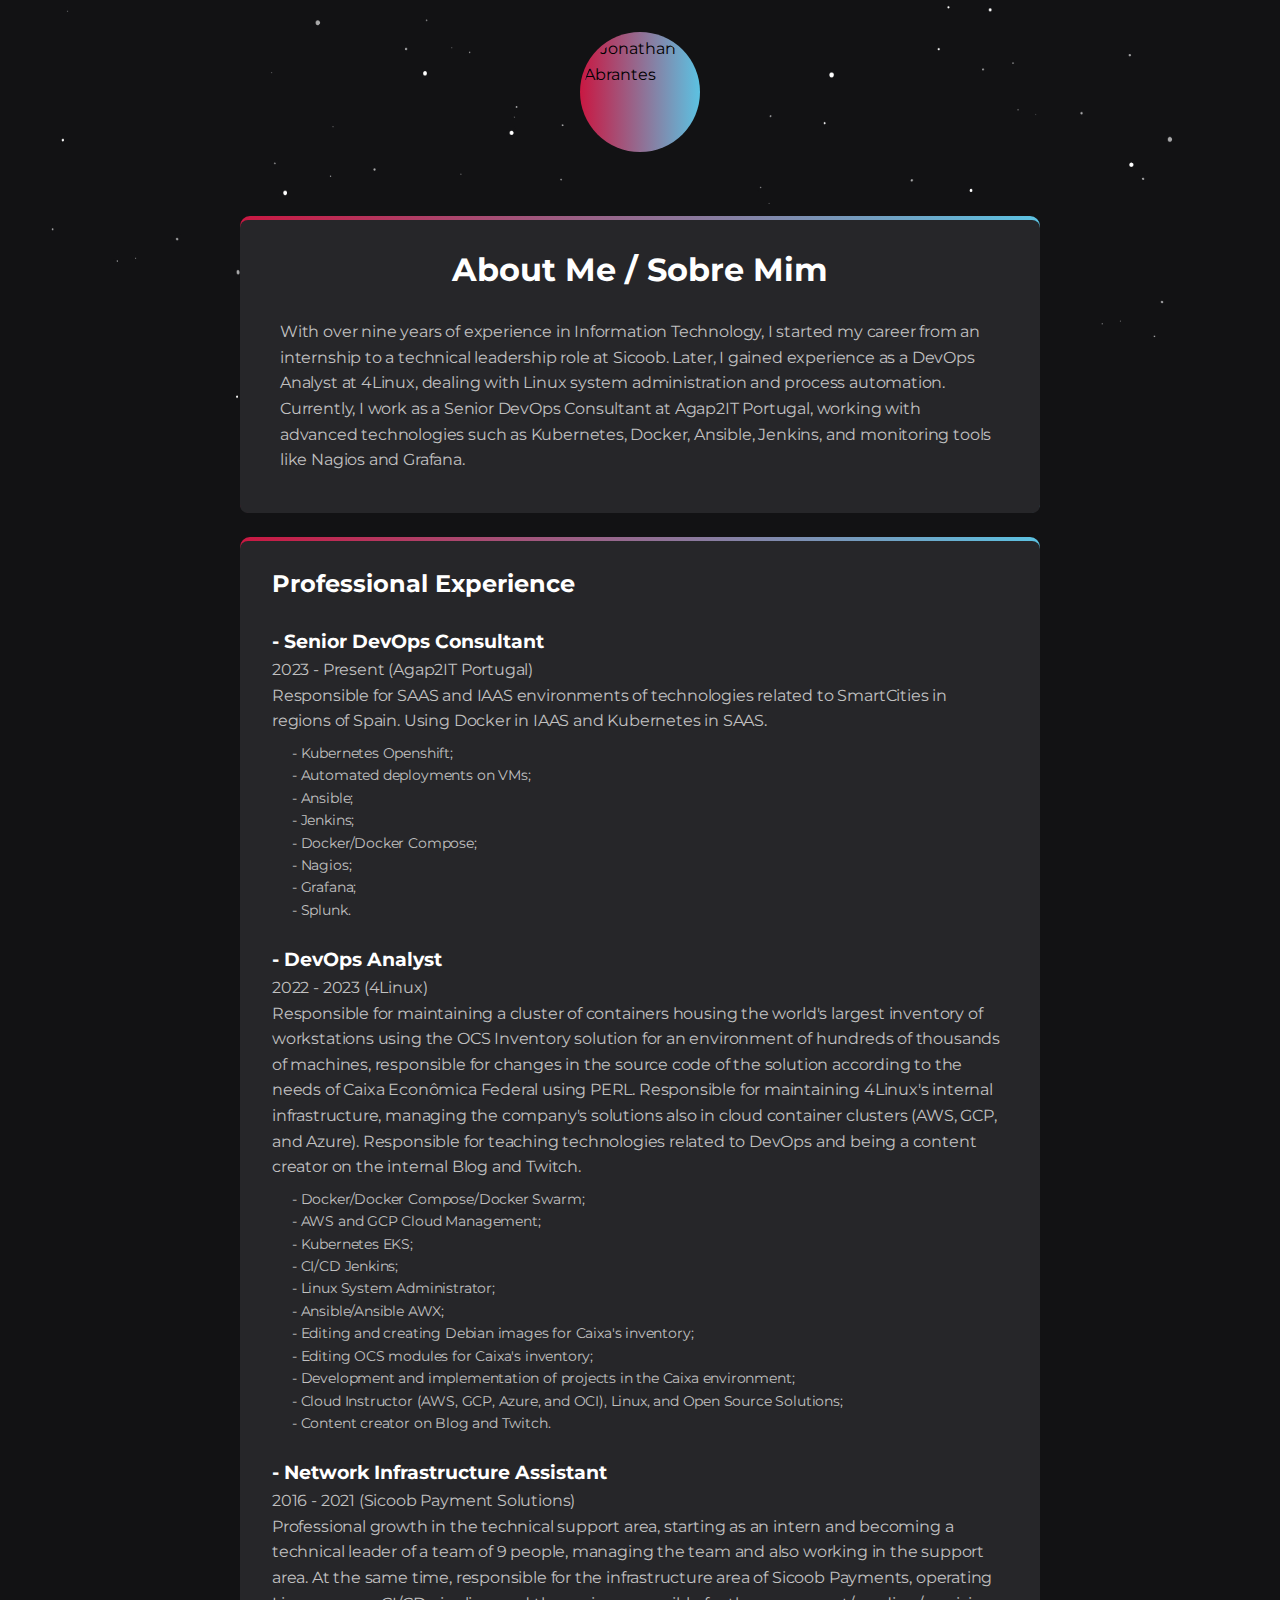
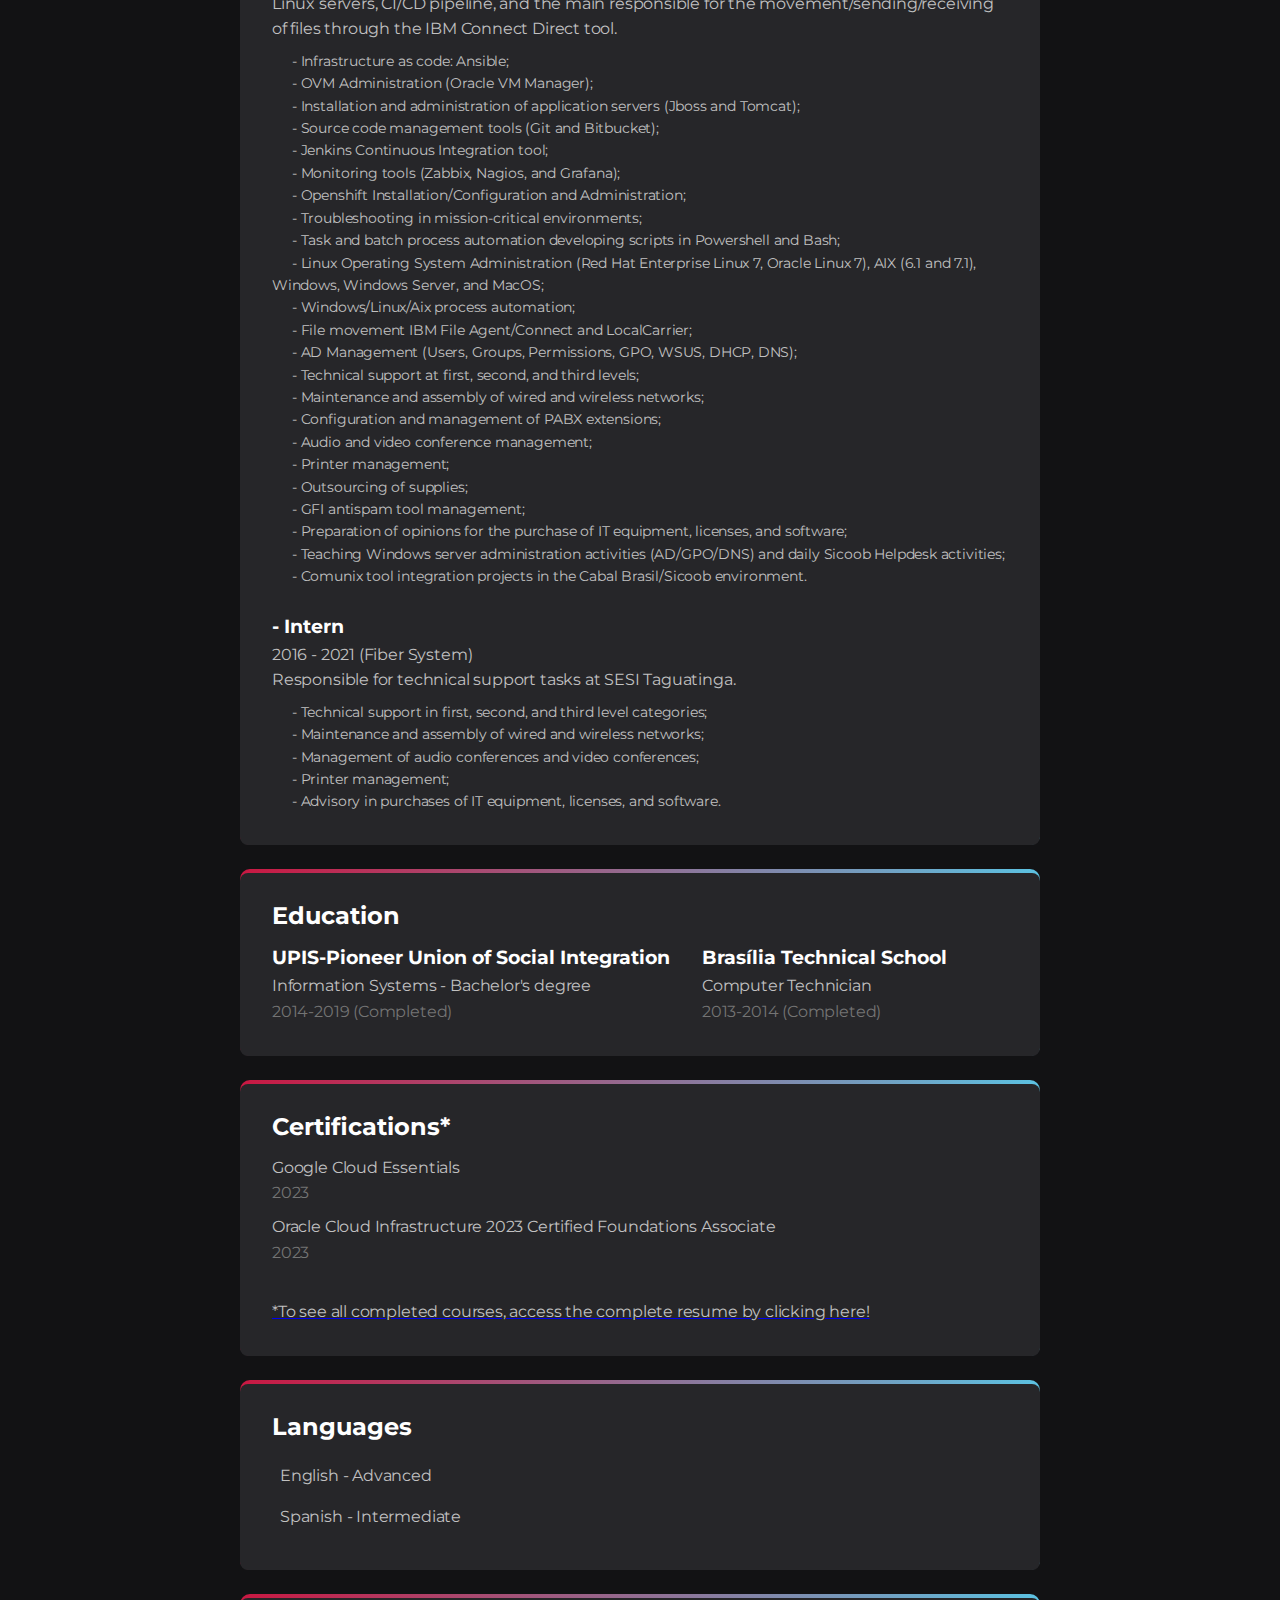
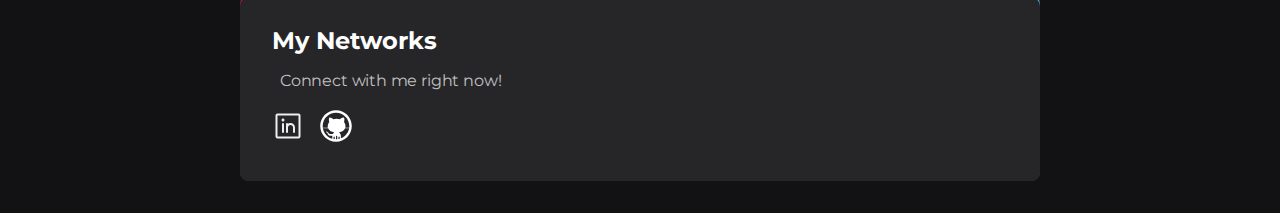
==== commit 0e3594b0: "add link" ====
--- a/index.html
+++ b/index.html
@@ -24,7 +24,7 @@
     <main>
       <section class="about">
         <div>
-          <h1>About Me</h1>
+          <h1>About Me / <a href="https://iamabrantes.github.io">Sobre Mim</a> </h1>
           <p>With over nine years of experience in Information Technology, I started my career from an internship to a technical leadership role at Sicoob. Later, I gained experience as a DevOps Analyst at 4Linux, dealing with Linux system administration and process automation. Currently, I work as a Senior DevOps Consultant at Agap2IT Portugal, working with advanced technologies such as Kubernetes, Docker, Ansible, Jenkins, and monitoring tools like Nagios and Grafana.</p>
         </div>
       </section>
--- a/styles.css
+++ b/styles.css
@@ -139,6 +139,11 @@
   display: block;
 }
 
+.about div h1 a{
+  color: white;
+  text-decoration: none;
+}
+
 .experiences ul li p {
   text-indent: 20px;
   font-size: 14px;
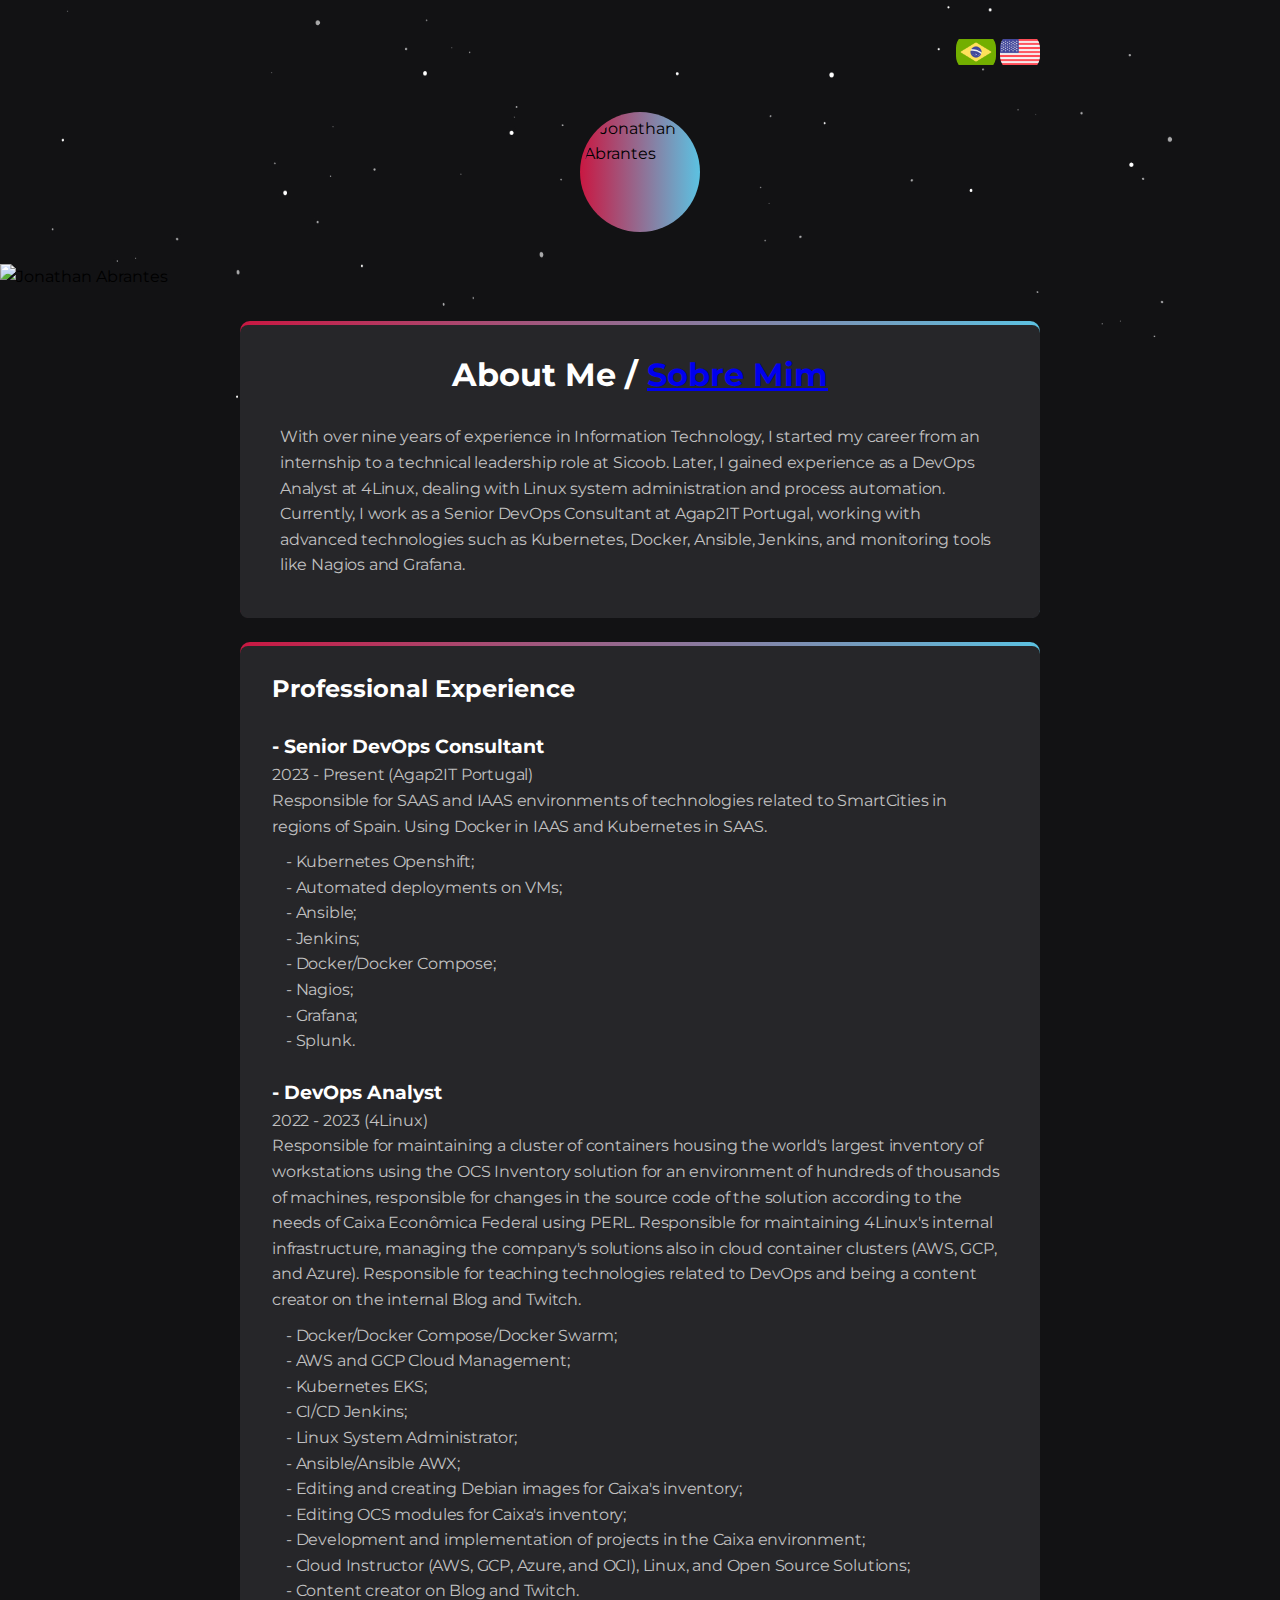
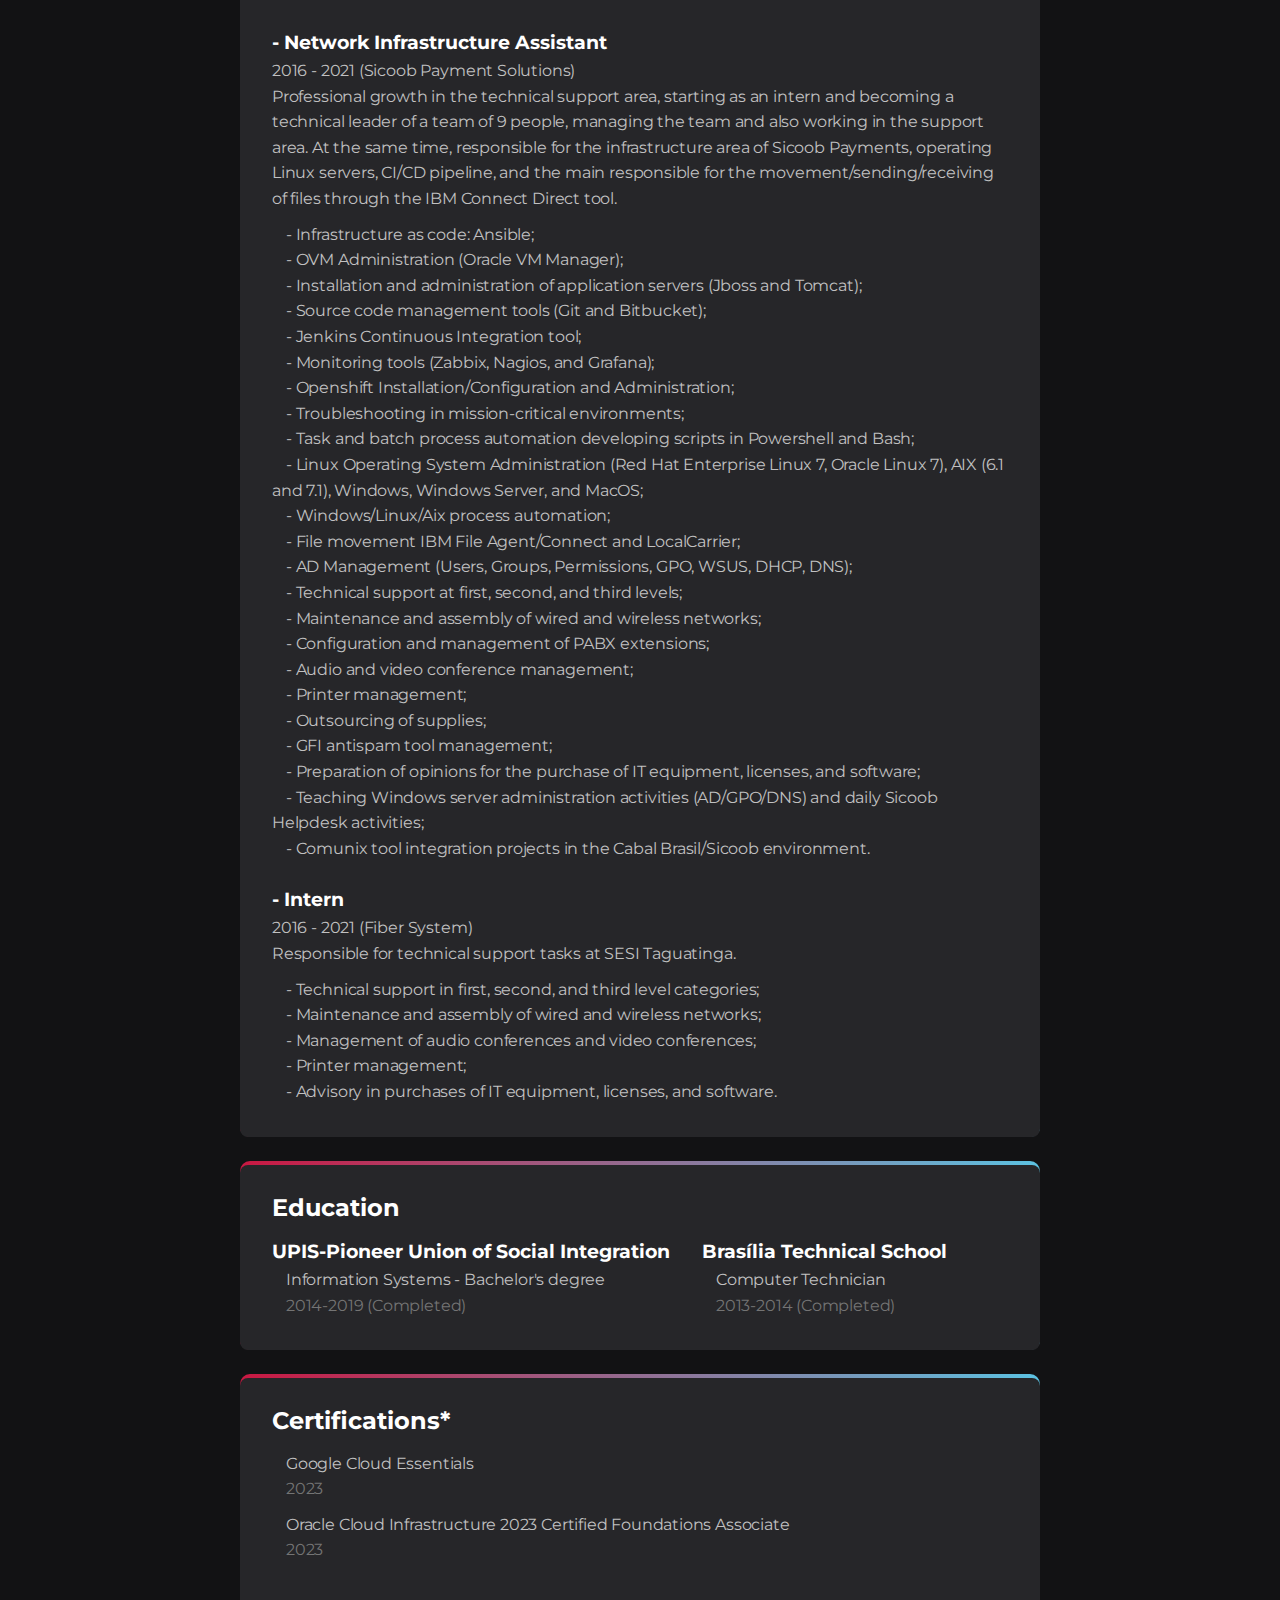
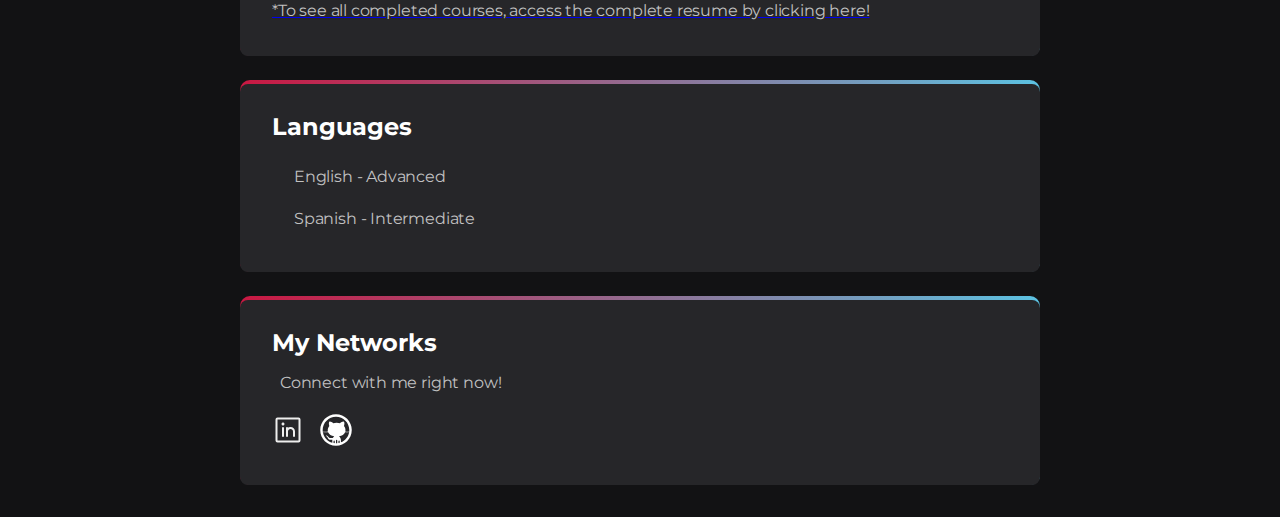
==== commit c8c5364f: "change" ====
--- a/index.html
+++ b/index.html
@@ -1,5 +1,5 @@
 <!DOCTYPE html>
-<html lang="en">
+<html lang="pt-br">
   <head>
     <meta charset="UTF-8" />
     <meta name="viewport" content="width=device-width, initial-scale=1.0" />
@@ -10,10 +10,21 @@
       href="https://fonts.googleapis.com/css2?family=Montserrat:wght@400;900&display=swap"
       rel="stylesheet"
     />
-    <title>Resume</title>
+    <title>Portifólio</title>
   </head>
   <body>
+    <div class="flags">
+      <a href="https://iamabrantes.github.io/"><img src="./assets/brazil.png" alt=""></a>
+      <a href="https://iamabrantes.github.io/resume"><img src="./assets/united-states.png" alt=""></a>
+    </div>
     <header>
+      <div>
+        <img
+          src="https://avatars.githubusercontent.com/u/54941941?s=400&u=dd1d90e84014ad517f65b9f71a743e9cb85dd575&v=4"
+          alt="Jonathan Abrantes"
+        />
+      </div>
+    </header>
       <div>
         <img
           src="https://avatars.githubusercontent.com/u/54941941?s=400&u=dd1d90e84014ad517f65b9f71a743e9cb85dd575&v=4"
@@ -134,7 +145,7 @@
           </ul>
           <ul>
             <li>
-              <a href="https://github.com/iamabrantes"><p><br>*To see all completed courses, access the complete resume by clicking here!</p></a>
+              <a href="./Resume.pdf"><p><br>*To see all completed courses, access the complete resume by clicking here!</p></a>
             </li>
           </ul>
         </div>
--- a/styles.css
+++ b/styles.css
@@ -80,7 +80,7 @@
   display: flex;
   list-style: none;
   gap: 16px;
-  margin-top: 8px;
+  margin-top: 10px;
 }
 
 section div {
@@ -139,15 +139,32 @@
   display: block;
 }
 
-.about div h1 a{
-  color: white;
-  text-decoration: none;
-}
-
-.experiences ul li p {
-  text-indent: 20px;
-  font-size: 14px;
-}
+.flags {
+  max-width: 800px;
+  width: 90%;
+  gap: 24px;
+  margin: 32px auto;
+  text-align: right;
+}
+
+.flags img {
+  width: 40px;
+  border-radius: 40%;
+}
+
+.flags a img {
+  transition: transform 0.5s;
+}
+
+.flags a img:hover {
+  transform: scale(1.1);
+}
+
+section div ul li p {
+  text-indent: 14px;
+}
+
+
 
 /* animation */
 main section:nth-child(1) {
@@ -182,4 +199,4 @@
     opacity: 1;
     transform: translateY(0);
   }
-}
+}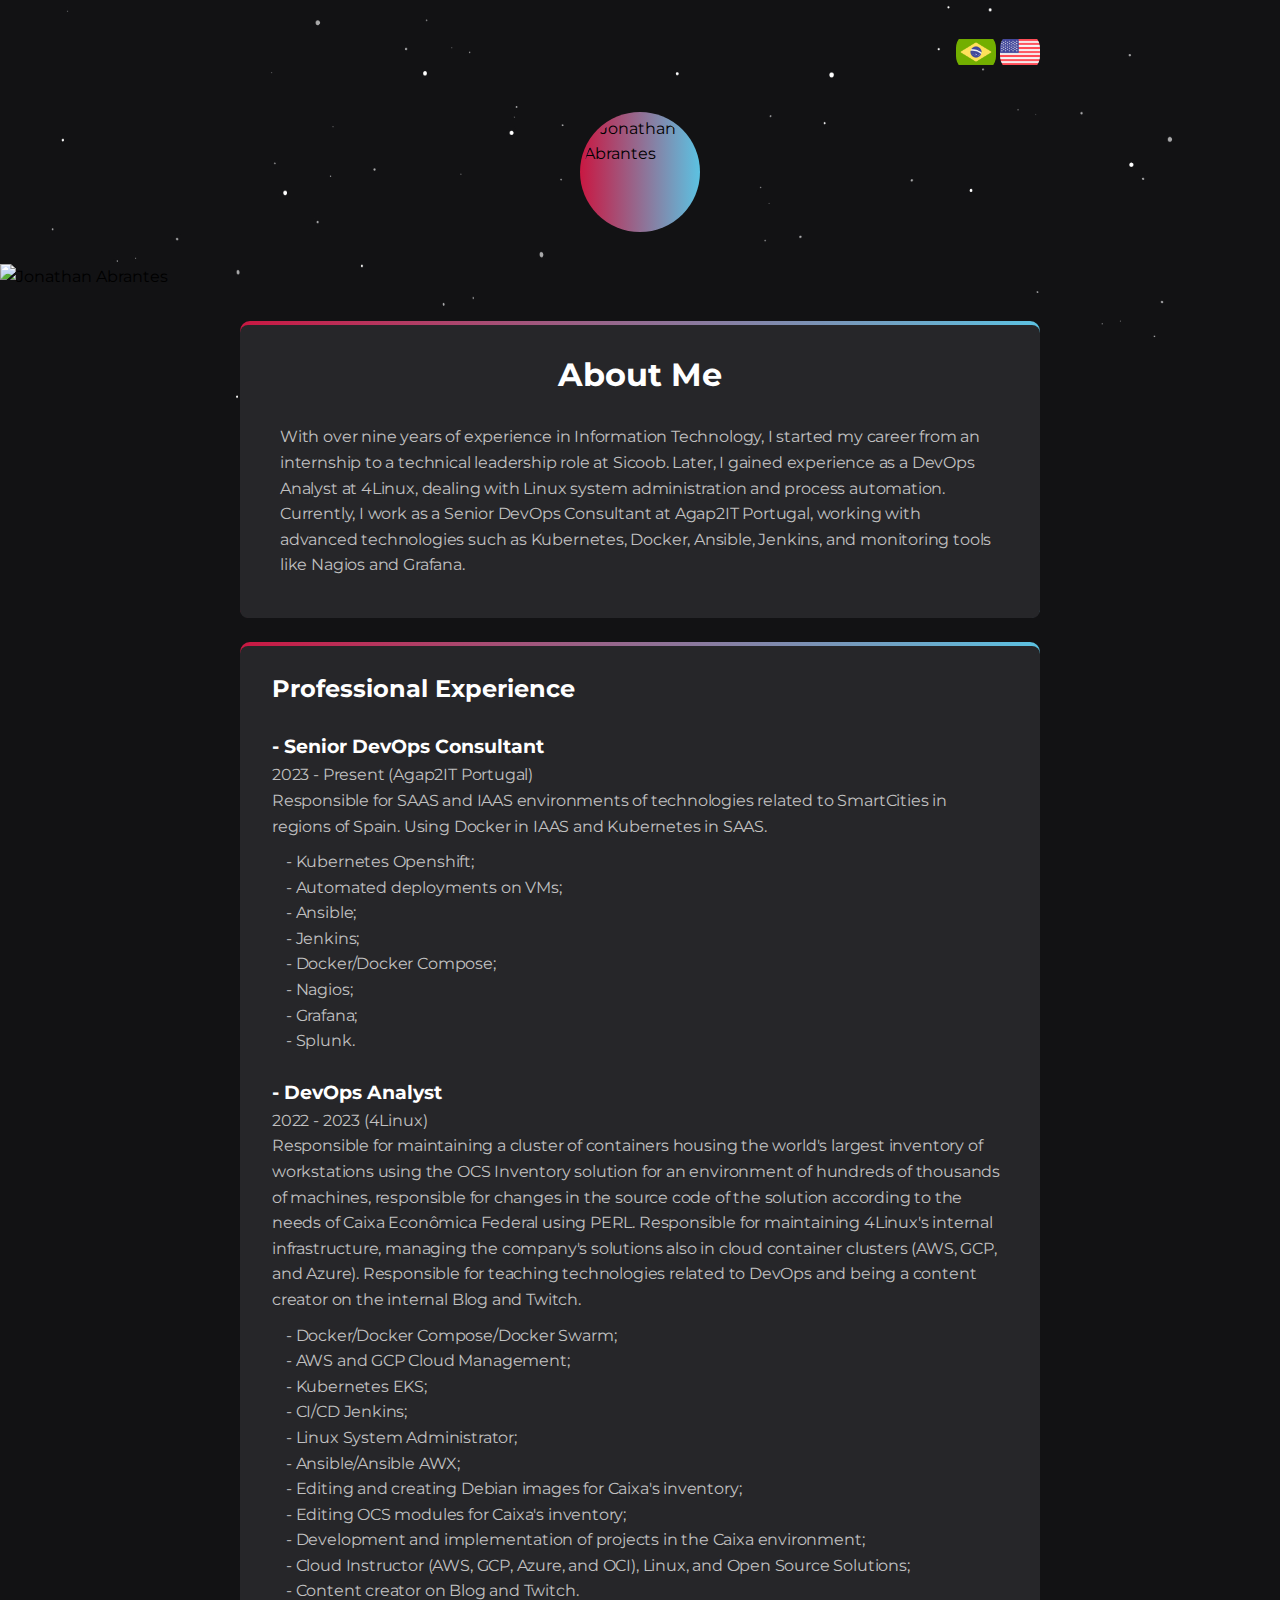
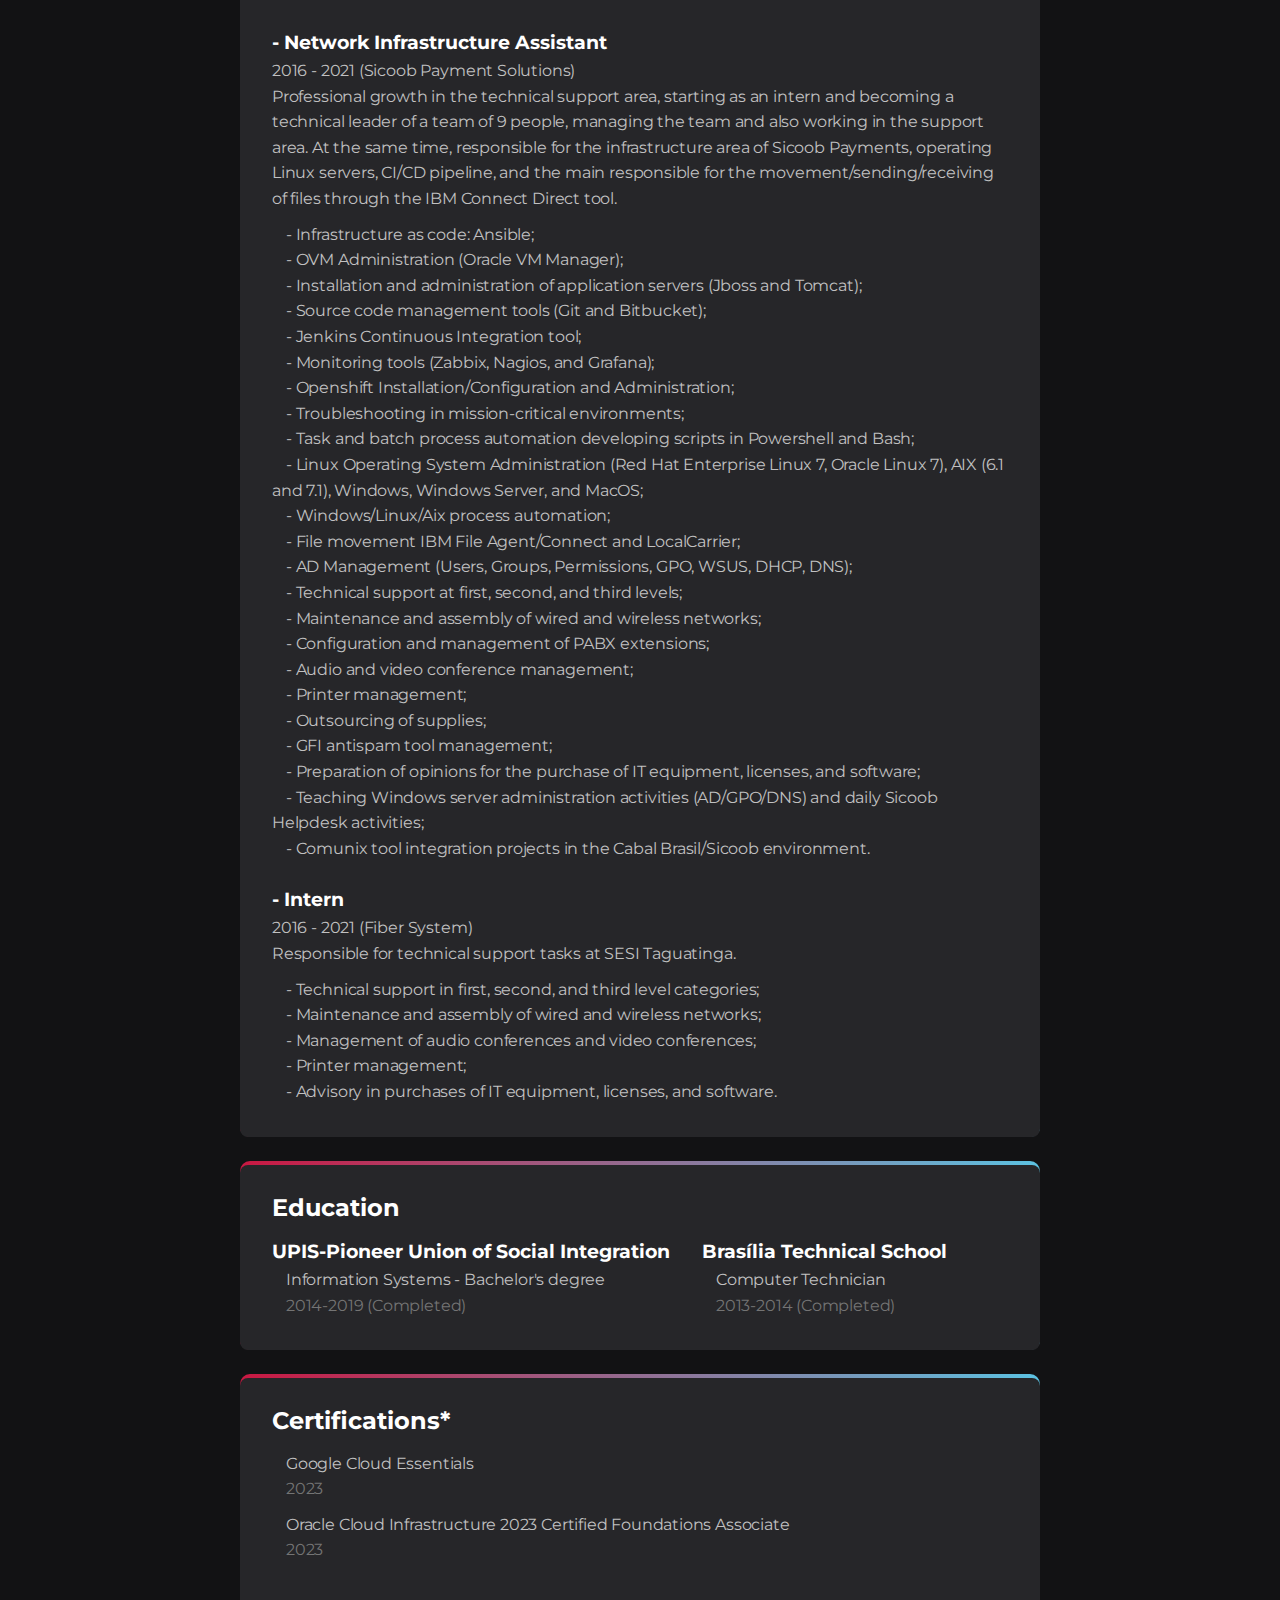
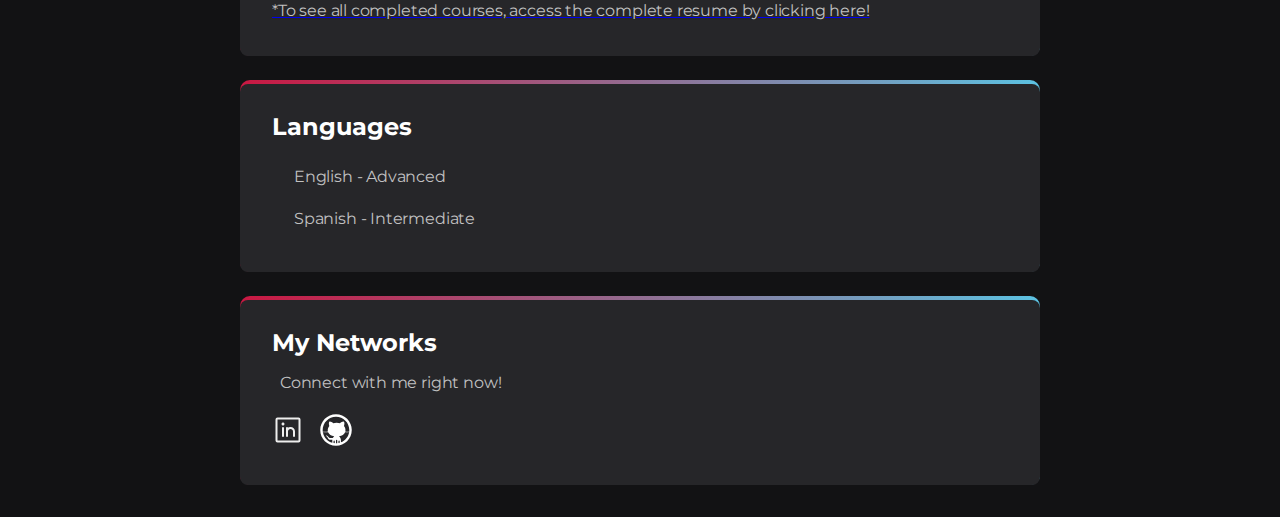
==== commit 8089044b: "change" ====
--- a/index.html
+++ b/index.html
@@ -35,7 +35,7 @@
     <main>
       <section class="about">
         <div>
-          <h1>About Me / <a href="https://iamabrantes.github.io">Sobre Mim</a> </h1>
+          <h1>About Me</h1>
           <p>With over nine years of experience in Information Technology, I started my career from an internship to a technical leadership role at Sicoob. Later, I gained experience as a DevOps Analyst at 4Linux, dealing with Linux system administration and process automation. Currently, I work as a Senior DevOps Consultant at Agap2IT Portugal, working with advanced technologies such as Kubernetes, Docker, Ansible, Jenkins, and monitoring tools like Nagios and Grafana.</p>
         </div>
       </section>
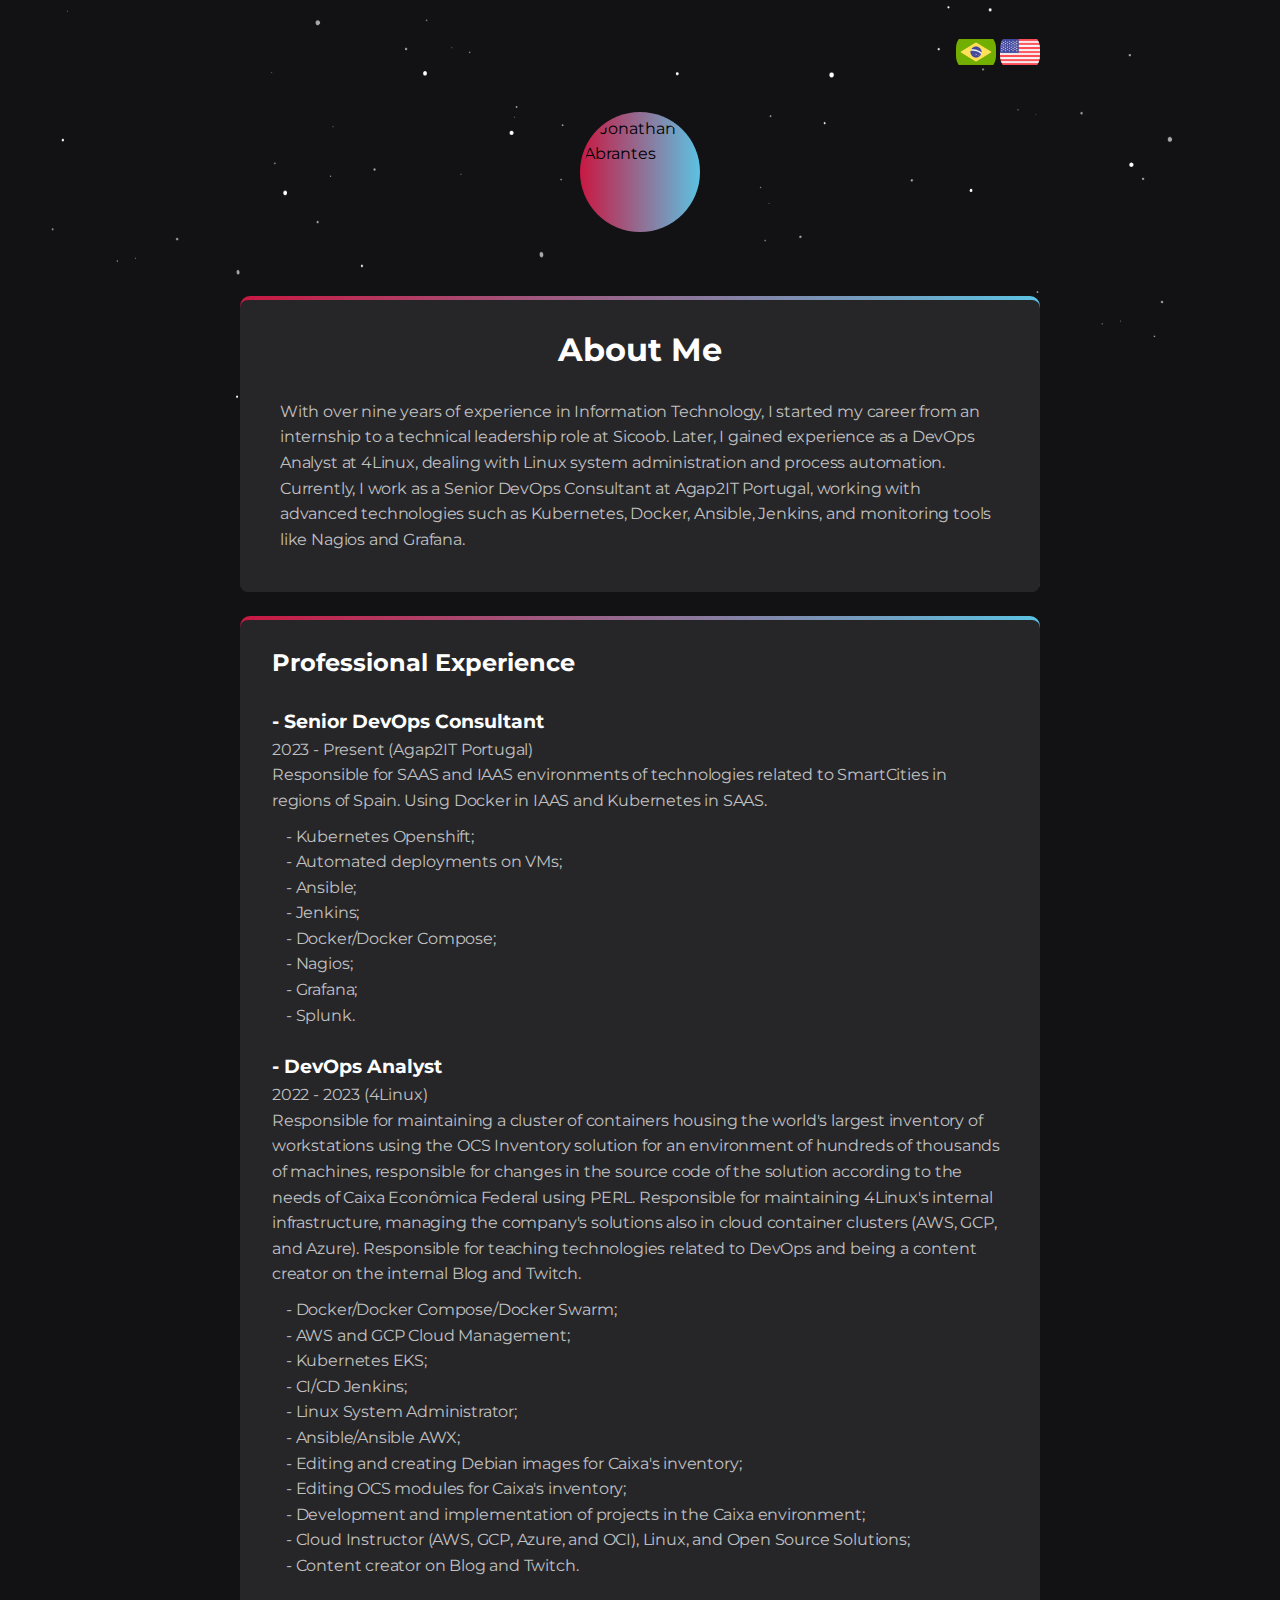
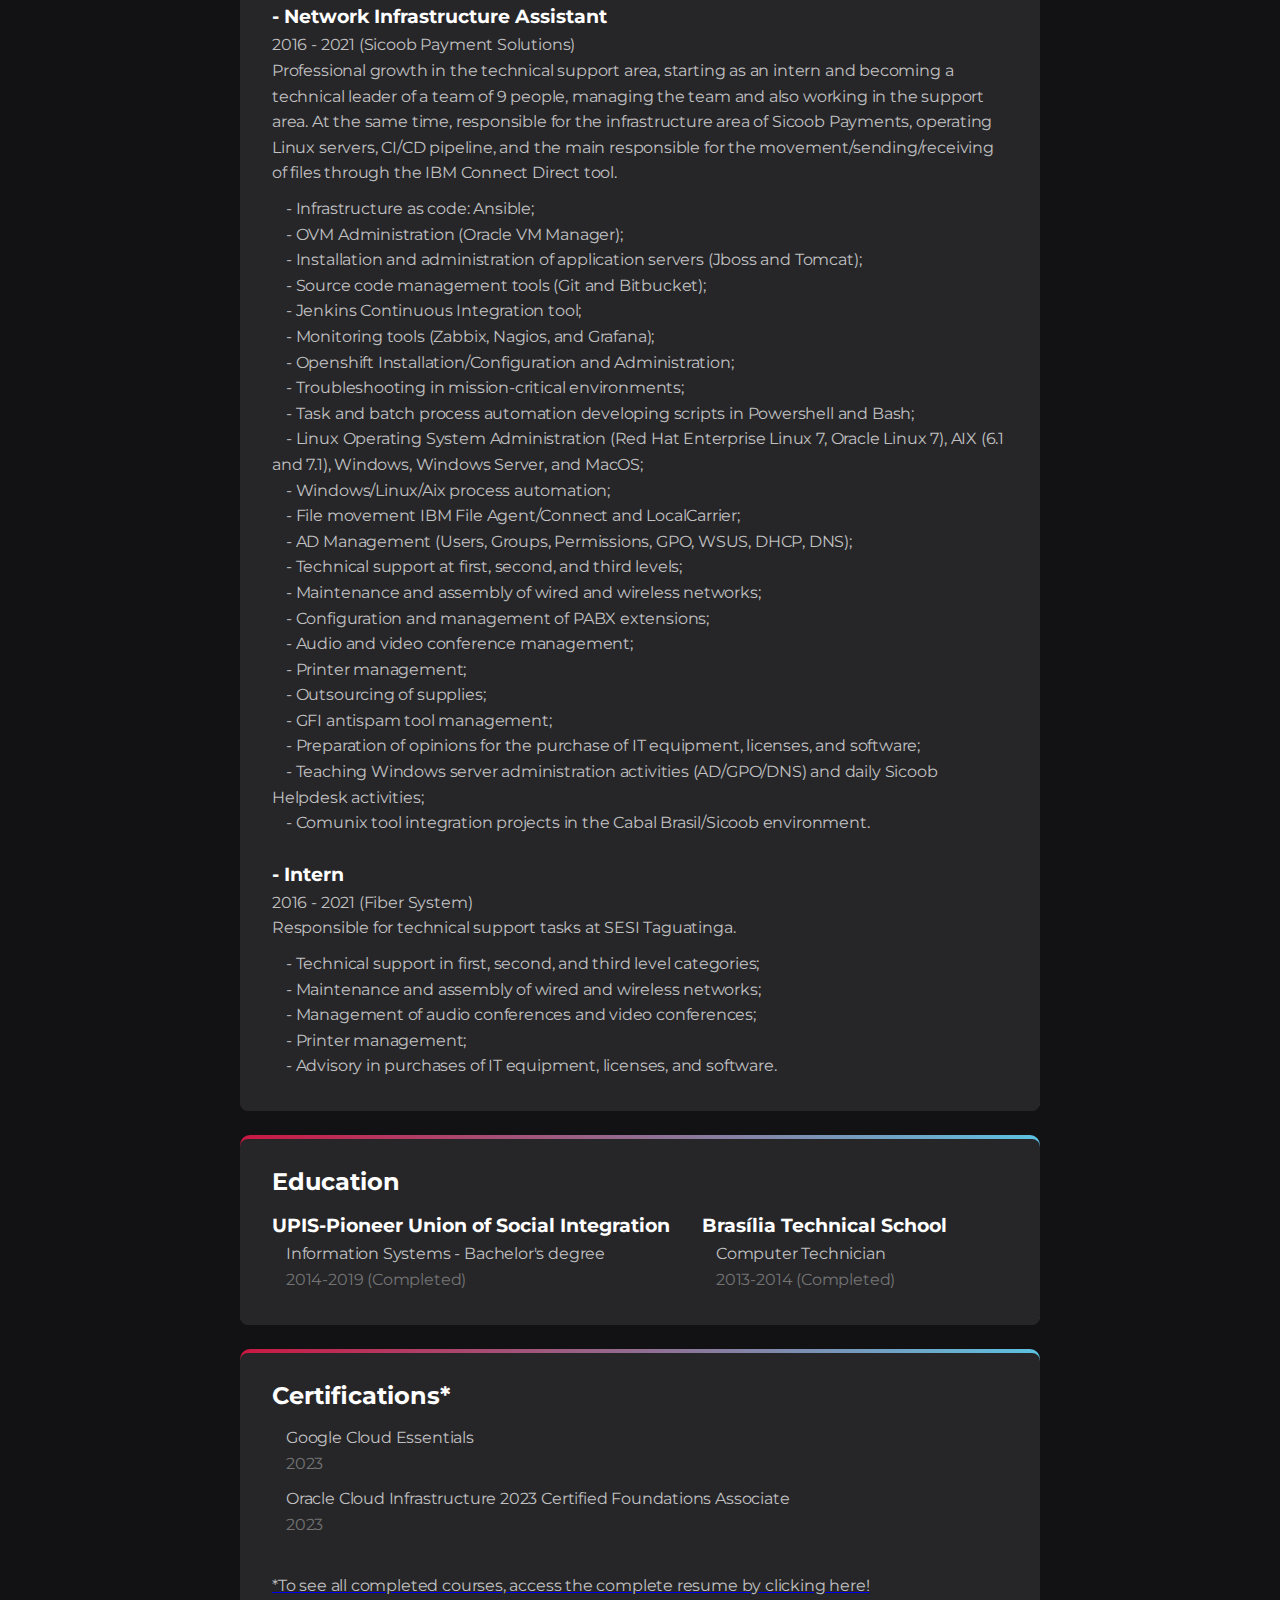
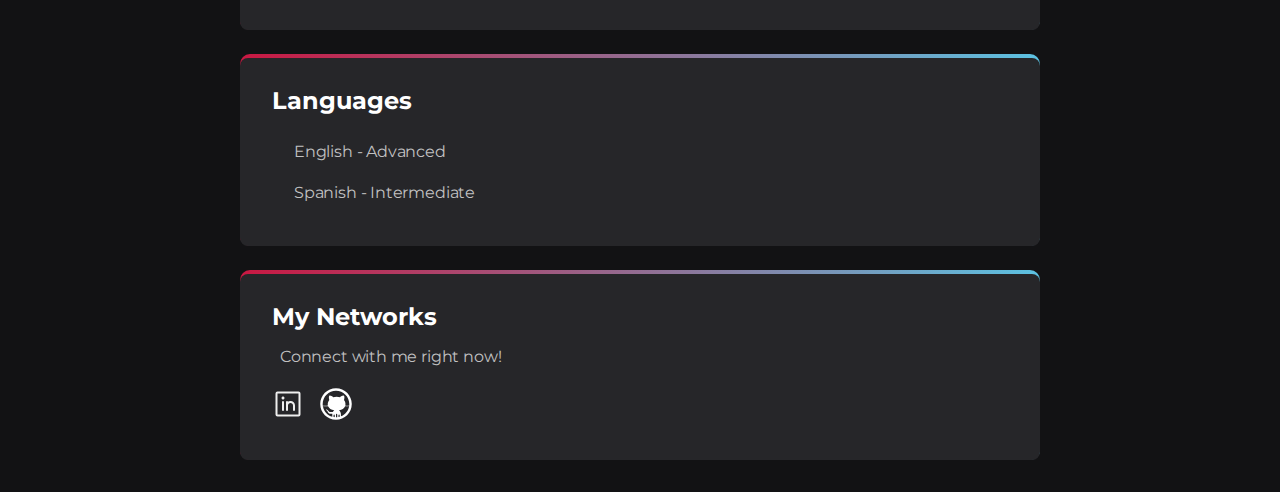
==== commit 47f3d98d: "change" ====
--- a/index.html
+++ b/index.html
@@ -25,13 +25,6 @@
         />
       </div>
     </header>
-      <div>
-        <img
-          src="https://avatars.githubusercontent.com/u/54941941?s=400&u=dd1d90e84014ad517f65b9f71a743e9cb85dd575&v=4"
-          alt="Jonathan Abrantes"
-        />
-      </div>
-    </header>
     <main>
       <section class="about">
         <div>
